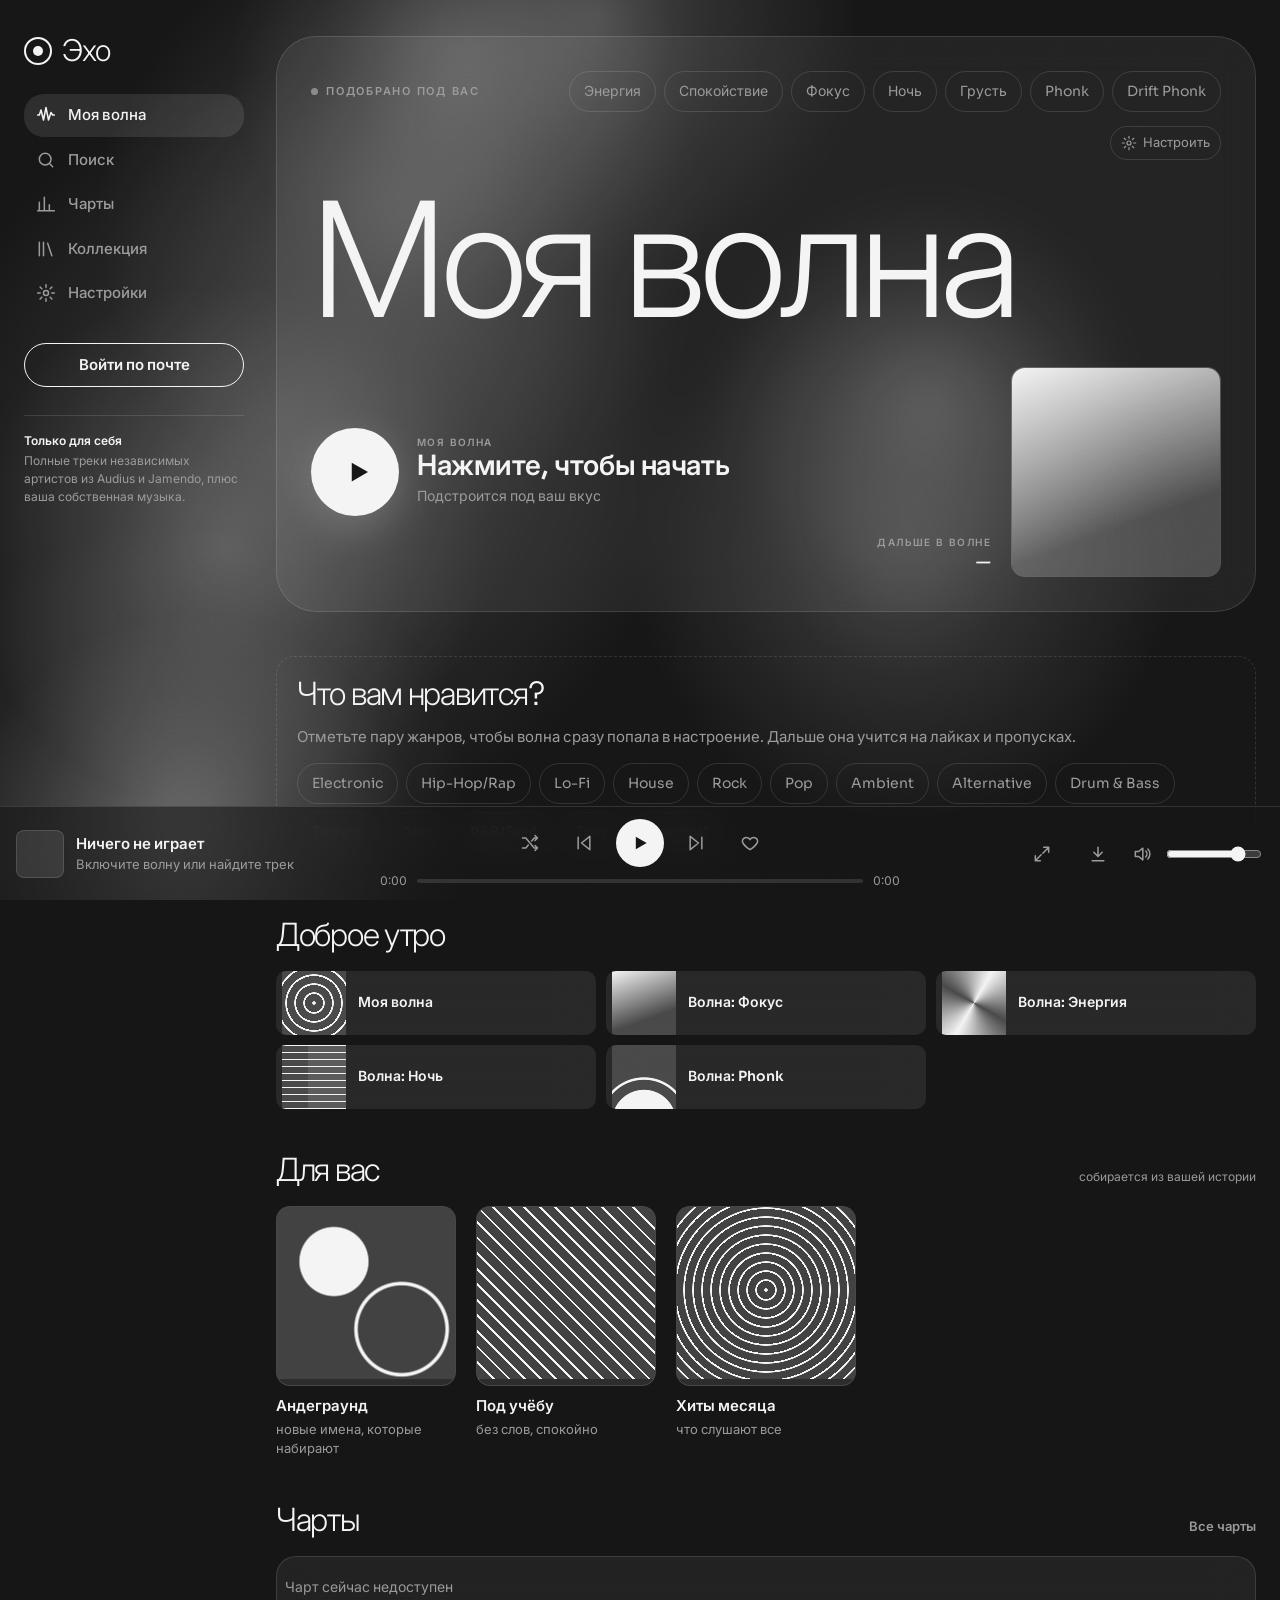
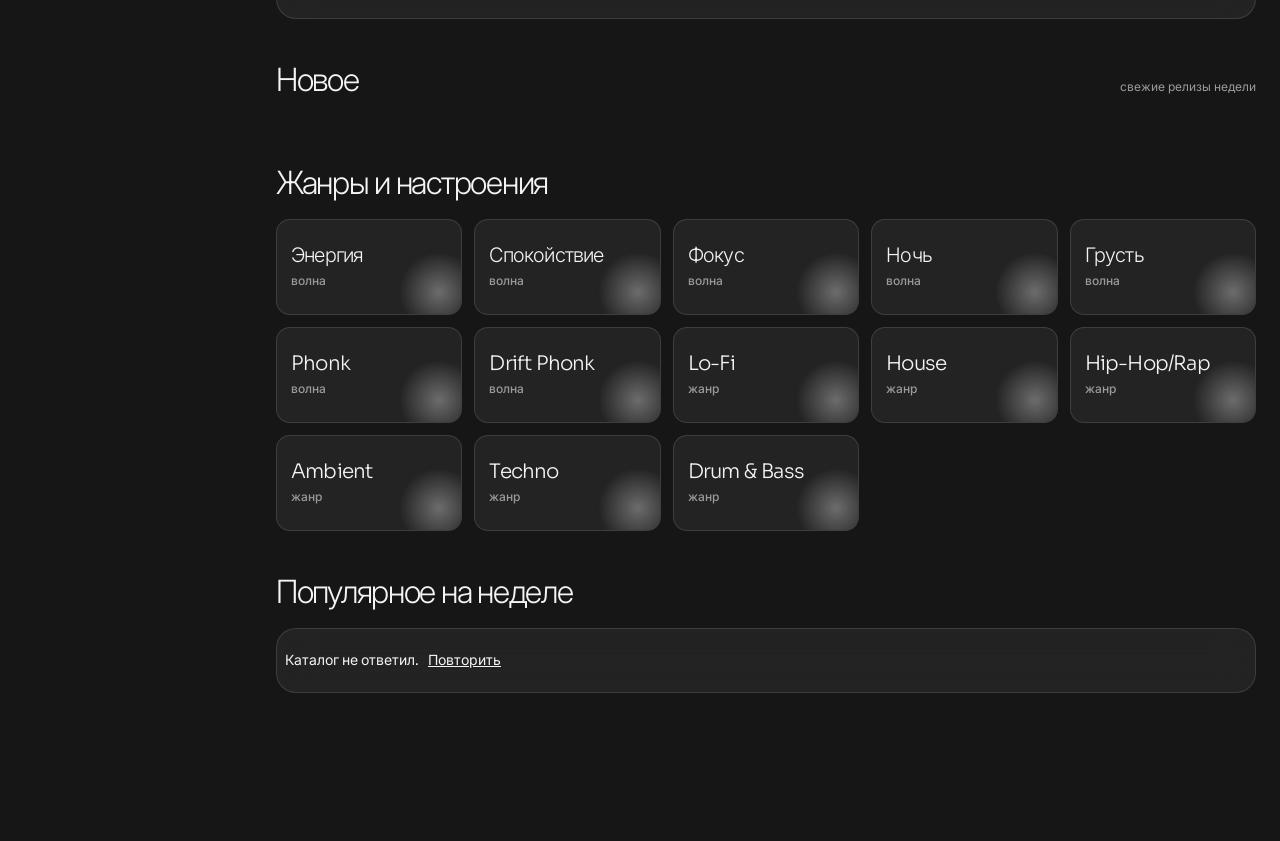
==== public/index.html @ 2c4eabe6 "Поиск по YouTube Music, Apple Music и Spotify; настроения волны и ползунки; запасные версии без YouT" ====
<!doctype html>
<html lang="ru" data-v="10">
<head>
<meta charset="utf-8">
<meta name="viewport" content="width=device-width,initial-scale=1,viewport-fit=cover">
<title>Эхо</title>
<meta name="description" content="Личный музыкальный плеер: моя волна, поиск и скачивание MP3/WAV">
<link rel="preconnect" href="https://fonts.googleapis.com">
<link rel="preconnect" href="https://fonts.gstatic.com" crossorigin>
<link rel="stylesheet" href="https://fonts.googleapis.com/css2?family=Inter:wght@400;500;600;800;900&family=Space+Grotesk:wght@500;700&family=Instrument+Serif:ital@0;1&family=Archivo+Black&family=Manrope:wght@400;600;800&family=Unbounded:wght@500;800&family=DM+Serif+Display:ital@0;1&family=Sora:wght@300;400;600&display=swap">
<link rel="stylesheet" href="styles.css?v=13">
<script>try{const v=localStorage.getItem("echo.theme");if(v)document.documentElement.dataset.v=v}catch(e){}</script>
</head>
<body>
<svg width="0" height="0" style="position:absolute" aria-hidden="true">
  <symbol id="i-play" viewBox="0 0 24 24"><path d="M7 4.5v15l13-7.5z"/></symbol>
  <symbol id="i-pause" viewBox="0 0 24 24"><path d="M6 4h4v16H6zM14 4h4v16h-4z"/></symbol>
  <symbol id="i-prev" viewBox="0 0 24 24"><path d="M19 20 9 12l10-8v16zM5 19V5"/></symbol>
  <symbol id="i-next" viewBox="0 0 24 24"><path d="m5 4 10 8-10 8V4zM19 5v14"/></symbol>
  <symbol id="i-search" viewBox="0 0 24 24"><circle cx="11" cy="11" r="7"/><path d="m20 20-3.5-3.5"/></symbol>
  <symbol id="i-heart" viewBox="0 0 24 24"><path d="M12 20s-7-4.4-9-9a4.8 4.8 0 0 1 9-3 4.8 4.8 0 0 1 9 3c-2 4.6-9 9-9 9z"/></symbol>
  <symbol id="i-ban" viewBox="0 0 24 24"><circle cx="12" cy="12" r="9"/><path d="m5.6 5.6 12.8 12.8"/></symbol>
  <symbol id="i-home" viewBox="0 0 24 24"><path d="M3 11 12 4l9 7v9h-6v-6H9v6H3z"/></symbol>
  <symbol id="i-wave" viewBox="0 0 24 24"><path d="M2 12h2l2-6 3 12 3-15 3 15 3-9 2 3h2"/></symbol>
  <symbol id="i-lib" viewBox="0 0 24 24"><path d="M4 4v16M9 4v16M14 5l5 15"/></symbol>
  <symbol id="i-gear" viewBox="0 0 24 24"><circle cx="12" cy="12" r="3"/><path d="M12 2v3M12 19v3M2 12h3M19 12h3M4.9 4.9l2.1 2.1M17 17l2.1 2.1M4.9 19.1 7 17M17 7l2.1-2.1"/></symbol>
  <symbol id="i-shuffle" viewBox="0 0 24 24"><path d="M3 6h4l10 12h4M3 18h4l3-3.6M14 9.6 17 6h4M18 3l3 3-3 3M18 15l3 3-3 3"/></symbol>
  <symbol id="i-vol" viewBox="0 0 24 24"><path d="M4 9v6h4l5 4V5L8 9zM16.5 8.5a5 5 0 0 1 0 7M19 6a8.5 8.5 0 0 1 0 12"/></symbol>
  <symbol id="i-dl" viewBox="0 0 24 24"><path d="M12 4v11M7 10l5 5 5-5M5 20h14"/></symbol>
  <symbol id="i-down" viewBox="0 0 24 24"><path d="m6 9 6 6 6-6"/></symbol>
  <symbol id="i-sliders" viewBox="0 0 24 24"><path d="M4 6h10M18 6h2M4 12h4M12 12h8M4 18h12M20 18h0"/><circle cx="16" cy="6" r="2"/><circle cx="10" cy="12" r="2"/><circle cx="18" cy="18" r="2"/></symbol>
  <symbol id="i-expand" viewBox="0 0 24 24"><path d="M14 4h6v6M10 20H4v-6M20 4l-7 7M4 20l7-7"/></symbol>
  <symbol id="i-chart" viewBox="0 0 24 24"><path d="M4 20V10M10 20V4M16 20v-7M22 20H2"/></symbol>
  <symbol id="i-ext" viewBox="0 0 24 24"><path d="M14 4h6v6M20 4l-9 9M18 14v5a1 1 0 0 1-1 1H5a1 1 0 0 1-1-1V7a1 1 0 0 1 1-1h5"/></symbol>
  <symbol id="i-up" viewBox="0 0 24 24"><path d="M12 20V9M7 14l5-5 5 5M5 4h14"/></symbol>
  <symbol id="i-spark" viewBox="0 0 24 24"><path d="M12 3l1.8 5.2L19 10l-5.2 1.8L12 17l-1.8-5.2L5 10l5.2-1.8zM19 16l.8 2.2L22 19l-2.2.8L19 22l-.8-2.2L16 19l2.2-.8z"/></symbol>
</svg>

<canvas id="fx" aria-hidden="true"></canvas>

<div class="shell">
  <aside class="side">
    <div class="logo"><span class="logo-mark" aria-hidden="true"></span>Эхо</div>
    <nav class="nav" aria-label="Разделы">
      <a href="#home" data-view="home"><svg class="i"><use href="#i-wave"/></svg><span>Моя волна</span></a>
      <a href="#search" data-view="search"><svg class="i"><use href="#i-search"/></svg><span>Поиск</span></a>
      <a href="#charts" data-view="charts"><svg class="i"><use href="#i-chart"/></svg><span>Чарты</span></a>
      <a href="#library" data-view="library"><svg class="i"><use href="#i-lib"/></svg><span>Коллекция</span></a>
      <a href="#upload" data-view="upload" id="navUpload" hidden><svg class="i"><use href="#i-up"/></svg><span>Загрузка</span></a>
      <a href="#prefs" data-view="prefs"><svg class="i"><use href="#i-gear"/></svg><span>Настройки</span></a>
    </nav>
    <div class="acct" id="acct">
      <a href="#login" class="btn" id="loginLink">Войти по почте</a>
      <div id="acctIn" hidden><b id="acctEmail"></b><span id="acctRole"></span><button type="button" class="linkbtn" id="logout">Выйти</button></div>
    </div>
    <div class="side-note"><strong>Только для себя</strong>Полные треки независимых артистов из Audius и Jamendo, плюс ваша собственная музыка.</div>
  </aside>

  <main>
    <!-- HOME -->
    <div class="view" id="v-home">
      <section class="wave" id="wave" aria-labelledby="wave-h">
        <div class="wave-top">
          <span class="eyebrow" id="wave-eyebrow">Подобрано под вас</span>
          <div class="moods" id="moods" role="group" aria-label="Настроение волны"></div>
          <button class="chip-btn wc-btn" id="wcToggle" type="button" aria-expanded="false" aria-controls="waveCfg"><svg class="i"><use href="#i-gear"/></svg>Настроить</button>
        </div>
        <div class="wcfg" id="waveCfg" hidden>
          <div class="wc-row"><label for="wcNovelty">Знакомое или новое</label><input id="wcNovelty" type="range" min="0" max="100" step="5"><small id="wcNoveltyV"></small></div>
          <div class="wc-row"><label for="wcPop">Андеграунд или хиты</label><input id="wcPop" type="range" min="0" max="100" step="5"><small id="wcPopV"></small></div>
          <div class="wc-row"><label for="wcVal">Грустное или весёлое</label><input id="wcVal" type="range" min="0" max="100" step="5"><small id="wcValV"></small></div>
          <div class="wc-row"><label for="wcEn">Спокойное или бодрое</label><input id="wcEn" type="range" min="0" max="100" step="5"><small id="wcEnV"></small></div>
          <div class="wc-row"><span>Темп</span><div class="seg" id="wcTempo" role="group" aria-label="Темп"><button type="button" data-v="any">Любой</button><button type="button" data-v="slow">Спокойный</button><button type="button" data-v="mid">Средний</button><button type="button" data-v="fast">Быстрый</button></div></div>
          <div class="wc-row"><span>Вокал</span><div class="seg" id="wcVocals" role="group" aria-label="Вокал"><button type="button" data-v="any">Любой</button><button type="button" data-v="instrumental">Без слов</button><button type="button" data-v="vocal">С вокалом</button></div></div>
          <div class="wc-row"><label class="tgl" for="wcYt"><input id="wcYt" type="checkbox"><span>Хиты с YouTube: полные песни через официальный плеер, только слушать</span></label></div>
          <div class="wc-row"><label class="tgl" for="wcDl"><input id="wcDl" type="checkbox"><span>Только треки, которые можно скачать</span></label><button class="linkbtn" id="wcReset" type="button">Сбросить</button></div>
        </div>
        <h1 id="wave-h">Моя волна</h1>
        <div class="wave-bottom">
          <div class="now-left">
            <button class="vibe" id="vibeBtn" type="button" aria-label="Включить мою волну">
              <span class="knob"><svg id="vibeSvg" class="play"><use href="#i-play" id="vibeIcon"/></svg></span>
            </button>
            <div class="vibe-now" aria-live="polite">
              <small id="vibeL">Моя волна</small>
              <b id="vibeT">Нажмите, чтобы начать</b>
              <span id="vibeA">Подстроится под ваш вкус</span>
              <div class="vibe-acts" id="vibeActs" hidden>
                <button class="chip-btn" id="wLike" type="button" aria-pressed="false"><svg class="i"><use href="#i-heart"/></svg>Нравится</button>
                <button class="chip-btn" id="wBan" type="button"><svg class="i"><use href="#i-ban"/></svg>Не то</button>
              </div>
            </div>
          </div>
          <div class="now-right">
            <div class="next-txt"><small>Дальше в волне</small><b id="nextT">—</b><span id="nextA"></span></div>
            <span class="bigart" id="bigArt"></span>
          </div>
        </div>
      </section>

      <section class="onb" id="onb" hidden aria-labelledby="onb-h">
        <div class="sec-h"><h2 id="onb-h">Что вам нравится?</h2></div>
        <p>Отметьте пару жанров, чтобы волна сразу попала в настроение. Дальше она учится на лайках и пропусках.</p>
        <div class="genres" id="onbGenres"></div>
      </section>

      <section class="sec" aria-labelledby="greet">
        <div class="sec-h"><h2 id="greet">Добрый день</h2></div>
        <div class="quick" id="quick"></div>
      </section>

      <section class="sec" id="recentSec" hidden aria-labelledby="rc-h">
        <div class="sec-h"><h2 id="rc-h">Недавно слушали</h2><a class="more" href="#library">Вся история</a></div>
        <div class="hrow" id="recent"></div>
      </section>

      <section class="sec" aria-labelledby="fy-h">
        <div class="sec-h"><h2 id="fy-h">Для вас</h2><small id="fyNote">собирается из вашей истории</small></div>
        <div class="cards" id="cards"></div>
      </section>

      <section class="sec" id="artSec" hidden aria-labelledby="ar-h">
        <div class="sec-h"><h2 id="ar-h">Любимые артисты</h2><a class="more" href="#welcome">Изменить</a></div>
        <div class="hrow" id="favArtists"></div>
      </section>

      <section class="sec" aria-labelledby="cht-h">
        <div class="sec-h"><h2 id="cht-h">Чарты</h2><a class="more" href="#charts">Все чарты</a></div>
        <div class="tracks" id="chTeaser" role="list"></div>
      </section>

      <section class="sec" aria-labelledby="nw-h">
        <div class="sec-h"><h2 id="nw-h">Новое</h2><small>свежие релизы недели</small></div>
        <div class="hrow" id="newRow"></div>
      </section>

      <section class="sec" id="ownSec" hidden aria-labelledby="own-h">
        <div class="sec-h"><h2 id="own-h">Ваша музыка</h2><small>загружено администратором</small></div>
        <div class="hrow" id="ownRow"></div>
      </section>

      <section class="sec" aria-labelledby="gt-h">
        <div class="sec-h"><h2 id="gt-h">Жанры и настроения</h2></div>
        <div class="gtiles" id="gTiles"></div>
      </section>

      <section class="sec" aria-labelledby="tr-h">
        <div class="sec-h"><h2 id="tr-h">Популярное на неделе</h2><small id="trNote"></small></div>
        <div class="tracks" id="trending" role="list"></div>
      </section>
    </div>

    <!-- SEARCH -->
    <div class="view" id="v-search" hidden>
      <section class="ai" aria-labelledby="ai-h">
        <div class="ai-head"><span class="ai-badge"><svg class="i"><use href="#i-spark"/></svg>ИИшка</span><h2 id="ai-h">Соберу плейлист под задачу</h2></div>
        <form class="ai-form" id="aiForm">
          <input id="aiQ" type="text" autocomplete="off" placeholder="Например: под учёбу, без слов, часа на два" aria-label="Опишите плейлист">
          <button class="btn solid" type="submit" id="aiGo">Собрать</button>
        </form>
        <div class="genres" id="aiChips"></div>
      </section>
      <section class="sec" id="aiOut" hidden aria-labelledby="aiT">
        <div class="sec-h"><h2 id="aiT"></h2><div class="row"><small id="aiNote"></small><button class="btn" type="button" id="aiPlay">Слушать</button><button class="btn" type="button" id="aiSave">Сохранить</button></div></div>
        <div class="tracks" id="aiList" role="list"></div>
      </section>
      <label class="search">
        <svg class="i" aria-hidden="true"><use href="#i-search"/></svg>
        <input id="q" type="search" placeholder="Трек, исполнитель или жанр" autocomplete="off" aria-label="Поиск музыки">
      </label>
      <div class="filters">
        <button class="mood" id="fDl" type="button" aria-pressed="false">Только со скачиванием</button>
        <button class="mood" data-src="all" type="button" aria-pressed="true">Все источники</button>
        <button class="mood" data-src="audius" type="button" aria-pressed="false">Audius</button>
        <button class="mood" data-src="jamendo" type="button" aria-pressed="false">Jamendo</button>
        <button class="mood" data-src="youtube" type="button" aria-pressed="false">YouTube Music</button>
        <button class="mood" data-src="spotify" type="button" aria-pressed="false">Spotify</button>
        <button class="mood" data-src="apple" type="button" aria-pressed="false">Apple Music</button>
      </div>
      <section class="sec" aria-labelledby="sr-h">
        <div class="sec-h"><h2 id="sr-h">Поиск</h2><small id="srNote"></small></div>
        <div class="tracks" id="results" role="list"></div>
      </section>
    </div>

    <!-- CHARTS -->
    <div class="view" id="v-charts" hidden>
      <section class="sec" aria-labelledby="ch-h">
        <div class="sec-h"><h2 id="ch-h">Чарты Spotify</h2><small id="chNote"></small></div>
        <div class="genres" id="chCountries" role="group" aria-label="Страна чарта"></div>
        <p class="src ch-hint">Spotify не отдаёт сами песни, поэтому рядом с каждым треком мы ищем его на Audius. «Оригинал» значит, что артист выложил трек сам. «Версия» означает ремикс, кавер или перезалив.</p>
        <div class="row"><button class="btn solid" id="chPlay" type="button">Слушать то, что нашлось</button><small class="src" id="chProg"></small></div>
      </section>
      <div class="charts" id="chList" role="list"></div>
    </div>

    <!-- LIBRARY -->
    <div class="view" id="v-library" hidden>
      <section class="imp" aria-labelledby="imp-h">
        <div class="sec-h"><h2 id="imp-h">Перенести музыку</h2><small>Spotify · Apple Music · Deezer · YouTube · YouTube Music</small></div>
        <form class="ai-form" id="impForm">
          <input id="impUrl" type="url" autocomplete="off" placeholder="Вставьте ссылку на плейлист, альбом или трек" aria-label="Ссылка на плейлист">
          <select id="impDest" aria-label="Куда перенести"><option value="new">В новый плейлист</option><option value="likes">В Любимое</option></select>
          <button class="btn solid" type="submit" id="impGo">Перенести</button>
        </form>
        <div class="imp-prog" id="impProg" hidden>
          <div class="imp-head"><b id="impName"></b><span id="impCount"></span></div>
          <div class="imp-bar" role="progressbar" aria-valuemin="0" aria-valuemax="100" id="impBar"><i class="ok" id="impOk"></i><i class="miss" id="impMiss"></i></div>
          <div class="imp-stats"><span><b id="impOkN">0</b> перенесено</span><span><b id="impVerN">0</b> из них версии</span><span><b id="impMissN">0</b> не найдено</span><span id="impLeft"></span></div>
          <div class="row"><button class="btn" type="button" id="impPlay" hidden>Слушать</button><button class="linkbtn" type="button" id="impStop">Остановить</button></div>
          <details id="impMissBox" hidden><summary>Что не нашлось</summary><ol id="impMissList"></ol></details>
        </div>
        <p class="src" style="margin:0;font-size:12px">Со стороннего сервиса берутся только названия и артисты. Сами песни ищутся в источниках сайта: ваша музыка, Audius, Jamendo и официальный плеер YouTube. Треки с YouTube можно только слушать.</p>
      </section>
      <section class="sec" aria-labelledby="lk-h">
        <div class="sec-h"><h2 id="lk-h">Любимое</h2><small id="lkNote"></small></div>
        <div class="tracks" id="liked" role="list"></div>
      </section>
      <section class="sec" aria-labelledby="pl-h">
        <div class="sec-h"><h2 id="pl-h">Мои плейлисты</h2><button class="btn" type="button" id="plNew">Новый плейлист</button></div>
        <div class="cards" id="playlists"></div>
      </section>
      <section class="sec" id="plView" hidden aria-labelledby="plv-h">
        <div class="sec-h"><h2 id="plv-h"></h2><div class="row"><small id="plvNote"></small><button class="btn solid" type="button" id="plvPlay">Слушать</button><button class="btn" type="button" id="plvRename">Переименовать</button><button class="linkbtn" type="button" id="plvDel">Удалить</button><button class="linkbtn" type="button" id="plvClose">Закрыть</button></div></div>
        <div class="tracks" id="plTracks" role="list"></div>
      </section>
      <section class="sec" aria-labelledby="hs-h">
        <div class="sec-h"><h2 id="hs-h">Недавно слушали</h2></div>
        <div class="tracks" id="history" role="list"></div>
      </section>
    </div>

    <!-- LOGIN -->
    <div class="view" id="v-login" hidden>
      <section class="login" aria-labelledby="lg-h">
        <h2 id="lg-h">Вход по почте</h2>
        <p>Пришлём шестизначный код. Пароль не нужен.</p>
        <form id="lgForm" class="field">
          <label for="lgEmail">Почта</label>
          <input id="lgEmail" type="email" autocomplete="email" required placeholder="you@example.com">
          <div id="lgCodeWrap" hidden class="field">
            <label for="lgCode">Код из письма</label>
            <input id="lgCode" inputmode="numeric" autocomplete="one-time-code" maxlength="6" placeholder="000000">
          </div>
          <small id="lgNote"></small>
          <div class="row"><button class="btn solid" type="submit" id="lgGo">Получить код</button><button class="linkbtn" type="button" id="lgBack" hidden>Другая почта</button></div>
        </form>
      </section>
    </div>

    <!-- UPLOAD (admin) -->
    <div class="view" id="v-upload" hidden>
      <section class="sec" aria-labelledby="up-h">
        <div class="sec-h"><h2 id="up-h">Загрузить музыку</h2><small>WAV, FLAC и MP3 хранятся без перекодирования</small></div>
        <form id="upForm" class="upform">
          <label class="drop" id="drop" for="upFile"><svg class="i"><use href="#i-up"/></svg><b id="dropT">Перетащите аудиофайл или нажмите</b><span>до 500 МБ</span></label>
          <input id="upFile" type="file" accept=".mp3,.wav,.flac,.ogg,.m4a,.aac,audio/*" hidden>
          <div class="upgrid">
            <div class="field"><label for="upTitle">Название</label><input id="upTitle" required></div>
            <div class="field"><label for="upArtist">Исполнитель</label><input id="upArtist" required></div>
            <div class="field"><label for="upGenre">Жанр</label><input id="upGenre" list="genreList" placeholder="Lo-Fi"></div>
            <div class="field"><label for="upMood">Настроение</label><input id="upMood" list="moodList" placeholder="Peaceful"></div>
            <div class="field"><label for="upBpm">Темп, BPM</label><input id="upBpm" type="number" min="30" max="250"></div>
            <div class="field"><label for="upCover">Обложка</label><input id="upCover" type="file" accept="image/jpeg,image/png,image/webp"></div>
          </div>
          <datalist id="genreList"></datalist><datalist id="moodList"></datalist>
          <div class="row"><button class="btn solid" type="submit" id="upGo">Загрузить</button><small id="upNote"></small></div>
        </form>
      </section>
      <section class="sec" aria-labelledby="ul-h">
        <div class="sec-h"><h2 id="ul-h">Загруженные треки</h2></div>
        <div class="tracks" id="upList" role="list"></div>
      </section>
    </div>

    <!-- PREFS -->
    <div class="view" id="v-prefs" hidden>
      <section class="sec" aria-labelledby="th-h">
        <div class="sec-h"><h2 id="th-h">Оформление</h2></div>
        <div class="themes" id="themes"></div>
      </section>
      <section class="sec" aria-labelledby="ts-h">
        <div class="sec-h"><h2 id="ts-h">Ваш вкус</h2><small>так волна видит вас сейчас</small></div>
        <div class="taste" id="taste"></div>
        <div class="genres" id="prefGenres"></div>
        <div class="row"><a class="btn solid" href="#welcome">Настроить вкус</a><button class="btn" id="resetTaste" type="button">Сбросить вкус</button><span class="src" id="resetNote"></span></div>
      </section>
      <section class="sec" aria-labelledby="src-h">
        <div class="sec-h"><h2 id="src-h">Источники музыки</h2></div>
        <div class="srcs" id="srcs"></div>
      </section>
    </div>

    <!-- WELCOME / TASTE SETUP -->
    <div class="view" id="v-welcome" hidden>
      <section class="welcome" aria-labelledby="wl-h">
        <span class="eyebrow">Настройка вкуса</span>
        <h2 id="wl-h">Расскажите, что вы любите</h2>
        <p>Волна сразу подстроится под ответы. Всё это можно поменять потом в настройках.</p>
      </section>
      <section class="sec step" aria-labelledby="st1">
        <div class="sec-h"><h2 id="st1">Жанры</h2><small id="wlGenreNote">выберите несколько</small></div>
        <div class="genres" id="wlGenres"></div>
      </section>
      <section class="sec step" aria-labelledby="st2">
        <div class="sec-h"><h2 id="st2">Любимые артисты</h2><small>впишите имя и нажмите «Добавить»</small></div>
        <form class="ai-form" id="wlArtistForm">
          <input id="wlArtist" autocomplete="off" placeholder="Например: Skrillex, deadmau5" aria-label="Имя артиста">
          <button class="btn solid" type="submit">Добавить</button>
        </form>
        <div class="genres" id="wlArtists"></div>
        <small class="src" id="wlArtistNote"></small>
      </section>
      <section class="sec step" aria-labelledby="st3">
        <div class="sec-h"><h2 id="st3">Любимые песни</h2><small>найдите и нажмите на сердце: песня попадёт в любимое</small></div>
        <label class="search">
          <svg class="i" aria-hidden="true"><use href="#i-search"/></svg>
          <input id="wlSong" type="search" autocomplete="off" placeholder="Название песни или исполнитель" aria-label="Поиск любимой песни">
        </label>
        <div class="tracks" id="wlSongs" role="list"></div>
      </section>
      <div class="row"><a class="btn solid" href="#home" id="wlDone">Готово, к моей волне</a><span class="src" id="wlSummary"></span></div>
    </div>
  </main>
</div>

<div class="player" id="player">
  <div class="mini" id="mini"></div>
  <div class="player-in">
    <div class="np"><div class="c" id="npC"></div><div><b id="npT">Ничего не играет</b><span id="npA">Включите волну или найдите трек</span></div></div>
    <div class="ctl">
      <div class="ctl-b">
        <button class="ib sec-ctl" id="shuf" type="button" aria-label="Перемешать" aria-pressed="false"><svg class="i"><use href="#i-shuffle"/></svg></button>
        <button class="ib" id="prev" type="button" aria-label="Предыдущий трек"><svg class="i"><use href="#i-prev"/></svg></button>
        <button class="ib main" id="play" type="button" aria-label="Воспроизвести"><svg class="i"><use href="#i-play" id="playIcon"/></svg></button>
        <button class="ib" id="next" type="button" aria-label="Следующий трек"><svg class="i"><use href="#i-next"/></svg></button>
        <button class="ib sec-ctl" id="npLike" type="button" aria-label="Нравится" aria-pressed="false"><svg class="i"><use href="#i-heart"/></svg></button>
      </div>
      <div class="bar"><span id="cur">0:00</span><div class="track" id="seek" role="slider" aria-label="Позиция в треке" tabindex="0" aria-valuemin="0" aria-valuemax="100" aria-valuenow="0"><div class="fill" id="fill"></div></div><span id="dur">0:00</span></div>
    </div>
    <div class="right">
      <button class="ib" id="npFs" type="button" aria-label="Открыть на весь экран"><svg class="i"><use href="#i-expand"/></svg></button>
      <button class="ib" id="npDl" type="button" aria-label="Скачать трек"><svg class="i"><use href="#i-dl"/></svg></button>
      <svg class="i" aria-hidden="true"><use href="#i-vol"/></svg><input class="vol" id="vol" type="range" min="0" max="100" value="80" aria-label="Громкость">
    </div>
  </div>
</div>

<div class="fs" id="fs" hidden role="dialog" aria-modal="true" aria-label="Сейчас играет">
  <div class="fs-glow" id="fsGlow"></div>
  <div class="fs-top">
    <button class="ib" id="fsClose" type="button" aria-label="Свернуть"><svg class="i"><use href="#i-down"/></svg></button>
    <span class="eyebrow" id="fsFrom">Сейчас играет</span>
    <button class="ib" id="fsFxBtn" type="button" aria-label="Эффекты" aria-pressed="false"><svg class="i"><use href="#i-sliders"/></svg></button>
  </div>
  <div class="fs-main">
    <div class="fs-left">
      <div class="fs-cover" id="fsCover"></div>
      <div class="fs-meta"><b id="fsT"></b><span id="fsA"></span><small class="fs-src" id="fsSrc"></small></div>
      <div class="fs-bar"><span id="fsCur">0:00</span><div class="track" id="fsSeek" role="slider" aria-label="Позиция в треке" tabindex="0" aria-valuemin="0" aria-valuemax="100" aria-valuenow="0"><div class="fill" id="fsFill"></div></div><span id="fsDur">0:00</span></div>
      <div class="fs-ctl">
        <button class="ib" id="fsLike" type="button" aria-label="Нравится" aria-pressed="false"><svg class="i"><use href="#i-heart"/></svg></button>
        <button class="ib" id="fsPrev" type="button" aria-label="Предыдущий"><svg class="i"><use href="#i-prev"/></svg></button>
        <button class="ib main fs-play" id="fsPlay" type="button" aria-label="Воспроизвести"><svg class="i"><use href="#i-play" id="fsPlayIcon"/></svg></button>
        <button class="ib" id="fsNext" type="button" aria-label="Следующий"><svg class="i"><use href="#i-next"/></svg></button>
        <button class="ib" id="fsDl" type="button" aria-label="Скачать"><svg class="i"><use href="#i-dl"/></svg></button>
      </div>
      <div class="fx" id="fxPanel" hidden>
        <div class="fx-presets">
          <button class="mood" type="button" data-p="slowed">Slowed + reverb</button>
          <button class="mood" type="button" data-p="speed">Speed up</button>
          <button class="mood" type="button" data-p="bass">Bass boost</button>
          <button class="mood" type="button" data-p="vibe">Вайб</button>
          <button class="mood" type="button" data-p="reset">Обычно</button>
        </div>
        <label class="fx-row" for="fxRate"><span>Скорость</span><input id="fxRate" type="range" min="0.5" max="1.5" step="0.01"><em id="fxRateV"></em></label>
        <label class="fx-row" for="fxBass"><span>Бас</span><input id="fxBass" type="range" min="0" max="18" step="0.5"><em id="fxBassV"></em></label>
        <label class="fx-row" for="fxRev"><span>Реверб</span><input id="fxRev" type="range" min="0" max="100" step="1"><em id="fxRevV"></em></label>
        <label class="tgl" for="fxPitch"><input id="fxPitch" type="checkbox"><span>Менять тон вместе со скоростью, как в slowed</span></label>
        <small class="src" id="fxNote"></small>
      </div>
    </div>
    <div class="fs-right">
      <div class="lyr" id="lyr" aria-live="off"></div>
      <canvas class="dust" id="dust" aria-hidden="true"></canvas>
      <small class="lyr-src" id="lyrSrc"></small>
    </div>
  </div>
</div>
<div class="ytbox" id="ytbox" hidden>
  <div class="yt-frame"><div id="ytplayer"></div></div>
  <div class="yt-src"><span>Источник: <b>YouTube</b> · только прослушивание</span><span><a id="ytLink" href="https://www.youtube.com" target="_blank" rel="noopener">YouTube</a> · <a id="ytSpot" href="https://open.spotify.com" target="_blank" rel="noopener">Spotify</a></span></div><span id="ytChannel" hidden></span>
</div>
<div class="toasts" id="toasts" aria-live="polite"></div>
<audio id="audio" preload="auto" crossorigin="anonymous"></audio>

<script type="module" src="app.js?v=13"></script>
</body>
</html>
---- public/styles.css ----
/* Layout: sidebar + main column over a full-page particle field; player docked at the bottom.
   Ten looks share one structure; each one swaps tokens, type and the particle behaviour. */
:root{
  --bg:#050505; --fg:#f2f2f2; --muted:#8a8a8a; --line:#232323; --card:#111; --card-2:#1a1a1a;
  --p:242,242,242; --inv-bg:#f2f2f2; --inv-fg:#050505;
  --font-d:"Space Grotesk",Inter,system-ui,sans-serif; --font-b:Inter,system-ui,sans-serif; --font-u:Inter,system-ui,sans-serif;
  --r:14px; --r-btn:999px; --bw:1px; --shadow:none; --hero-size:clamp(44px,8vw,96px); --hero-weight:700; --hero-ls:-0.03em;
  --cover-r:10px; --blur:none; --head-tt:none;
  color-scheme:dark;
}
:root[data-v="2"]{--bg:#f5f5f4;--fg:#121212;--muted:#6b6b6b;--line:#d6d6d4;--card:#ececea;--card-2:#e2e2e0;--p:18,18,18;--inv-bg:#121212;--inv-fg:#f5f5f4;
  --font-d:"Instrument Serif",Georgia,serif;--hero-size:clamp(56px,10vw,132px);--hero-weight:400;--hero-ls:-0.01em;--r:2px;--r-btn:2px;--cover-r:0;color-scheme:light}
:root[data-v="3"]{--bg:#fff;--fg:#000;--muted:#444;--line:#000;--card:#fff;--card-2:#f0f0f0;--p:0,0,0;--inv-bg:#000;--inv-fg:#fff;
  --font-d:"Archivo Black",Impact,sans-serif;--hero-size:clamp(48px,9vw,120px);--hero-weight:400;--hero-ls:-0.02em;--r:0;--r-btn:0;--bw:3px;--shadow:6px 6px 0 #000;--cover-r:0;--head-tt:uppercase;color-scheme:light}
:root[data-v="4"]{--bg:#141414;--fg:#e6e6e6;--muted:#8d8d8d;--line:#2c2c2c;--card:#1b1b1b;--card-2:#222;--p:230,230,230;
  --font-d:"Space Grotesk",Inter,sans-serif;--hero-size:clamp(40px,7vw,84px);--hero-weight:700;--hero-ls:-0.04em;--r:4px;--r-btn:4px;--cover-r:2px;--head-tt:uppercase}
:root[data-v="5"]{--bg:#000;--fg:#fafafa;--muted:#7d7d7d;--line:#1d1d1d;--card:#0b0b0b;--card-2:#151515;--p:250,250,250;
  --font-d:Manrope,Inter,sans-serif;--font-b:Manrope,Inter,sans-serif;--hero-weight:800;--hero-ls:-0.045em;--r:22px;--cover-r:18px}
:root[data-v="6"]{--bg:#0a0a0a;--fg:#ededed;--muted:#858585;--line:#242424;--card:#121212;--card-2:#1a1a1a;--p:237,237,237;
  --font-d:Unbounded,Inter,sans-serif;--hero-size:clamp(36px,7vw,88px);--hero-weight:800;--hero-ls:-0.02em;--r:8px;--cover-r:6px}
:root[data-v="7"]{--bg:#0e0e0f;--fg:#f0f0f0;--muted:#8e8e90;--line:#252527;--card:#151516;--card-2:#1d1d1f;--p:245,245,245;
  --font-d:"Instrument Serif",Georgia,serif;--hero-size:clamp(56px,10vw,128px);--hero-weight:400;--hero-ls:-0.01em;--r:24px;--cover-r:20px}
:root[data-v="8"]{--bg:#fff;--fg:#0a0a0a;--muted:#6f6f6f;--line:#e3e3e3;--card:#f4f4f4;--card-2:#ebebeb;--p:10,10,10;--inv-bg:#0a0a0a;--inv-fg:#fff;
  --font-d:Inter,sans-serif;--hero-size:clamp(60px,12vw,168px);--hero-weight:900;--hero-ls:-0.065em;--r:0;--r-btn:0;--cover-r:0;color-scheme:light}
:root[data-v="9"]{--bg:#101010;--fg:#eeeeee;--muted:#8b8b8b;--line:#262626;--card:#171717;--card-2:#1f1f1f;--p:238,238,238;
  --font-d:"DM Serif Display",Georgia,serif;--hero-size:clamp(52px,9vw,116px);--hero-weight:400;--hero-ls:-0.015em;--r:16px;--cover-r:50%}
:root[data-v="10"]{--bg:#161616;--fg:#f4f4f4;--muted:#9a9a9a;--line:rgba(255,255,255,.12);--card:rgba(255,255,255,.06);--card-2:rgba(255,255,255,.1);--p:255,255,255;
  --font-d:Sora,Inter,sans-serif;--font-b:Sora,Inter,sans-serif;--hero-weight:300;--hero-ls:-0.04em;--r:20px;--cover-r:14px;--blur:blur(18px) saturate(120%)}

*{box-sizing:border-box}
html,body{min-height:100%}
body{background:var(--bg);color:var(--fg);font:15px/1.5 var(--font-b);-webkit-font-smoothing:antialiased;transition:background .35s,color .35s}
body::before{content:"";position:fixed;inset:0 0 auto;height:env(safe-area-inset-top,0px);z-index:40;background:var(--bg)}
body::after{content:"";position:fixed;inset:0;z-index:45;pointer-events:none;opacity:.07;mix-blend-mode:overlay;background:url("data:image/svg+xml,%3Csvg xmlns='http://www.w3.org/2000/svg' width='160' height='160'%3E%3Cfilter id='n'%3E%3CfeTurbulence type='fractalNoise' baseFrequency='.9' numOctaves='2' stitchTiles='stitch'/%3E%3C/filter%3E%3Crect width='100%25' height='100%25' filter='url(%23n)'/%3E%3C/svg%3E")}
#fx{position:fixed;inset:0;width:100%;height:100%;z-index:0;pointer-events:none}
button,input{font:inherit;color:inherit}
button{cursor:pointer;background:none;border:0}
:focus-visible{outline:2px solid var(--fg);outline-offset:3px}
svg.i{width:20px;height:20px;fill:none;stroke:currentColor;stroke-width:1.8;stroke-linecap:round;stroke-linejoin:round;flex:none}

/* Variant picker */
.picker{position:sticky;top:env(safe-area-inset-top,0px);z-index:30;background:var(--bg);border-bottom:var(--bw) solid var(--line)}
.picker-in{display:flex;gap:8px;align-items:center;overflow-x:auto;padding-block:10px;padding-left:max(16px,env(safe-area-inset-left,0px));padding-right:max(16px,env(safe-area-inset-right,0px));scrollbar-width:none}
.picker-in::-webkit-scrollbar{display:none}
.picker-label{font:600 11px/1 var(--font-u);letter-spacing:.12em;text-transform:uppercase;color:var(--muted);white-space:nowrap;margin-right:4px}
.vbtn{white-space:nowrap;padding:7px 12px;border:1px solid var(--line);border-radius:var(--r-btn);font-size:13px;color:var(--muted);transition:all .2s}
.vbtn b{font-weight:600;color:var(--fg);margin-right:6px;font-variant-numeric:tabular-nums}
.vbtn:hover{color:var(--fg);border-color:var(--fg)}
.vbtn[aria-pressed="true"]{background:var(--fg);color:var(--bg);border-color:var(--fg)}
.vbtn[aria-pressed="true"] b{color:var(--bg)}

/* Shell */
.shell{position:relative;z-index:1;display:grid;grid-template-columns:220px minmax(0,1fr);gap:32px;max-width:1360px;margin:0 auto;padding-block:24px 140px;padding-left:max(16px,env(safe-area-inset-left,0px));padding-right:max(16px,env(safe-area-inset-right,0px))}
.side{position:sticky;top:76px;align-self:start;display:flex;flex-direction:column;gap:28px}
.logo{font:var(--hero-weight) 30px/1 var(--font-d);letter-spacing:var(--hero-ls);text-transform:var(--head-tt);display:flex;align-items:center;gap:10px}
.logo-mark{width:28px;height:28px;border-radius:50%;border:2px solid var(--fg);position:relative}
.logo-mark::after{content:"";position:absolute;inset:7px;border-radius:50%;background:var(--fg)}
.nav{display:flex;flex-direction:column;gap:2px}
.nav a{display:flex;align-items:center;gap:12px;padding:10px 12px;border-radius:var(--r);color:var(--muted);text-decoration:none;font-weight:500;transition:background .2s,color .2s}
.nav a:hover{color:var(--fg);background:var(--card)}
.nav a.on{color:var(--fg);background:var(--card-2)}
.side-note{font:12px/1.5 var(--font-u);color:var(--muted);border-top:1px solid var(--line);padding-top:16px}
.side-note strong{display:block;color:var(--fg);font-weight:600;margin-bottom:2px}

main{display:flex;flex-direction:column;gap:48px;min-width:0}

/* Search */
.search{display:flex;align-items:center;gap:12px;padding:12px 18px;border:var(--bw) solid var(--line);border-radius:var(--r-btn);background:var(--card);backdrop-filter:var(--blur);-webkit-backdrop-filter:var(--blur);box-shadow:var(--shadow)}
.search input{flex:1;min-width:0;background:none;border:0;outline:none;font-size:16px}
.search input::placeholder{color:var(--muted)}
.search kbd{font:11px var(--font-u);color:var(--muted);border:1px solid var(--line);border-radius:4px;padding:2px 6px}
.search:focus-within{border-color:var(--fg)}

/* Hero / wave */
.wave{position:relative;min-height:clamp(420px,64vh,620px);display:flex;flex-direction:column;justify-content:space-between;gap:28px;padding:clamp(20px,3vw,34px);border:var(--bw) solid var(--line);border-radius:calc(var(--r) * 2);box-shadow:var(--shadow);overflow:hidden;background:color-mix(in srgb,var(--card) 35%,transparent)}
.wave-top{display:flex;justify-content:space-between;align-items:center;gap:14px;flex-wrap:wrap}
.eyebrow{display:inline-flex;align-items:center;gap:8px;font:600 11px/1 var(--font-u);letter-spacing:.16em;text-transform:uppercase;color:var(--muted)}
.eyebrow::before{content:"";width:7px;height:7px;border-radius:50%;background:var(--fg);opacity:.4}
.wave.playing .eyebrow::before{opacity:1;animation:pulse 1.4s ease-in-out infinite}
@keyframes pulse{50%{transform:scale(1.6);opacity:.4}}
.wave h1{margin:0;font:var(--hero-weight) clamp(60px,12.5vw,190px)/.84 var(--font-d);letter-spacing:var(--hero-ls);text-transform:var(--head-tt);text-wrap:balance}
.wave-bottom{display:flex;align-items:center;justify-content:space-between;gap:20px 32px;flex-wrap:wrap}
.now-left,.now-right{display:flex;align-items:center;gap:18px;min-width:0}
.now-right{text-align:right}
.vibe{position:relative;width:96px;height:96px;flex:none;border-radius:50%;display:grid;place-items:center;padding:0}
.vibe .art{position:absolute;inset:0;border-radius:50%;border:var(--bw) solid var(--line);overflow:hidden;animation:spin 14s linear infinite;animation-play-state:paused}
.vibe .art::after{content:"";position:absolute;inset:0;border-radius:50%;background:color-mix(in srgb,var(--bg) 35%,transparent)}
.wave.playing .vibe .art{animation-play-state:running}
.vibe::before,.vibe::after{content:"";position:absolute;inset:-8px;border-radius:50%;border:1px solid var(--fg);opacity:0;pointer-events:none}
.wave.playing .vibe::before{animation:ring 2.4s ease-out infinite}
.wave.playing .vibe::after{animation:ring 2.4s ease-out 1.2s infinite}
@keyframes ring{0%{transform:scale(.95);opacity:.5}100%{transform:scale(1.45);opacity:0}}
.knob{position:relative;width:56px;height:56px;border-radius:50%;background:var(--fg);color:var(--bg);display:grid;place-items:center;transition:transform .2s}
.vibe:hover .knob{transform:scale(1.08)}
.vibe:active .knob{transform:scale(.94)}
.knob svg{width:24px;height:24px;fill:currentColor;stroke:none}
.knob svg.play{margin-left:3px}
.vibe-now,.next-txt{display:flex;flex-direction:column;gap:3px;min-width:0}
.vibe-now small,.next-txt small{font:600 10px/1 var(--font-u);letter-spacing:.14em;text-transform:uppercase;color:var(--muted)}
.vibe-now b{font:600 clamp(20px,2.4vw,28px)/1.15 var(--font-b);letter-spacing:-.015em;white-space:nowrap;overflow:hidden;text-overflow:ellipsis}
.vibe-now span,.next-txt span{color:var(--muted);font-size:14px;white-space:nowrap;overflow:hidden;text-overflow:ellipsis}
.next-txt b{font-weight:600;font-size:16px;white-space:nowrap;overflow:hidden;text-overflow:ellipsis}
.nart{width:68px;height:68px;flex:none;border-radius:min(var(--cover-r),16px);border:var(--bw) solid var(--line);box-shadow:var(--shadow);transition:transform .3s}
.now-right:hover .nart{transform:rotate(-4deg) scale(1.04)}
:root[data-v="9"] .nart{border-radius:50%}
.moods{display:flex;flex-wrap:wrap;gap:8px}
@media (max-width:600px){.now-right{display:none}.vibe{width:80px;height:80px}.knob{width:48px;height:48px}}
.mood{padding:9px 14px;border:var(--bw) solid var(--line);border-radius:var(--r-btn);font-size:14px;color:var(--muted);transition:all .2s;background:var(--bg)}
.mood:hover{color:var(--fg);border-color:var(--fg)}
.mood[aria-pressed="true"]{color:var(--fg);border-color:var(--fg);background:var(--card-2)}
.wave-meta{display:flex;flex-wrap:wrap;justify-content:center;gap:20px;font:12px var(--font-u);color:var(--muted);font-variant-numeric:tabular-nums}
.wave-meta span strong{color:var(--fg);font-weight:600}

/* Section heads */
.sec{display:flex;flex-direction:column;gap:18px;min-width:0}
.sec-h{display:flex;align-items:baseline;justify-content:space-between;gap:16px}
.sec-h h2{margin:0;font:var(--hero-weight) clamp(22px,3vw,32px)/1.1 var(--font-d);letter-spacing:var(--hero-ls);text-transform:var(--head-tt)}
.sec-h small{color:var(--muted);font:12px var(--font-u)}

/* Cards */
.cards{display:grid;grid-template-columns:repeat(auto-fill,minmax(160px,1fr));gap:20px}
.card{display:flex;flex-direction:column;gap:10px;text-align:left;padding:0;min-width:0}
.cover{aspect-ratio:1;width:100%;max-width:100%;border-radius:var(--cover-r);border:var(--bw) solid var(--line);box-shadow:var(--shadow);position:relative;overflow:hidden;background-color:var(--card-2);transition:transform .25s}
.card:hover .cover{transform:translateY(-3px)}
.card b{font-weight:600;font-size:15px;line-height:1.3}
.card span{color:var(--muted);font-size:13px;margin-top:-6px}
.cv0{background:radial-gradient(circle at 32% 34%,var(--fg) 0 20%,transparent 21%),radial-gradient(circle at 70% 72%,transparent 0 24%,var(--fg) 25% 26%,transparent 27%),var(--card-2)}
.cv1{background:repeating-linear-gradient(45deg,var(--fg) 0 2px,transparent 2px 11px),var(--card-2)}
.cv2{background:repeating-radial-gradient(circle at 50% 50%,var(--fg) 0 1.5px,transparent 2px 9px),var(--card-2)}
.cv3{background:linear-gradient(160deg,var(--fg),var(--card-2) 70%)}
.cv4{background:conic-gradient(from 30deg at 50% 50%,var(--fg),var(--card-2) 25%,var(--fg) 50%,var(--card-2) 75%,var(--fg))}
.cv5{background:repeating-linear-gradient(0deg,var(--fg) 0 1px,transparent 1px 7px),linear-gradient(90deg,transparent 40%,var(--card-2) 40%),var(--card-2)}
.cv6{background:radial-gradient(circle at 50% 120%,var(--fg) 0 38%,transparent 39%),radial-gradient(circle at 50% 120%,transparent 0 50%,var(--fg) 51% 53%,transparent 54%),var(--card-2)}
.cv7{background:linear-gradient(var(--card-2) 50%,var(--fg) 50%),var(--card-2);background-size:100% 25%}
:root[data-v="9"] .cover::after{content:"";position:absolute;inset:42%;border-radius:50%;background:var(--bg);border:1px solid var(--line)}

/* Track list */
.tracks{display:flex;flex-direction:column;border-top:var(--bw) solid var(--line)}
.tr{display:grid;grid-template-columns:32px 44px minmax(0,1.6fr) minmax(0,1fr) 84px 52px 36px;gap:14px;align-items:center;padding:10px 8px;border-bottom:1px solid var(--line);border-radius:0;text-align:left;width:100%;transition:background .15s}
.tr:hover{background:var(--card)}
.tr.now{background:var(--card-2)}
.tr .n{color:var(--muted);font:13px var(--font-u);font-variant-numeric:tabular-nums;text-align:right}
.tr.now .n{color:var(--fg)}
.tr .c{width:44px;height:44px;border-radius:min(var(--cover-r),6px);border:1px solid var(--line)}
:root[data-v="9"] .tr .c{border-radius:50%}
.tr .tt{min-width:0}
.tr .tt b{display:block;font-weight:600;white-space:nowrap;overflow:hidden;text-overflow:ellipsis}
.tr .tt span{display:block;color:var(--muted);font-size:13px;white-space:nowrap;overflow:hidden;text-overflow:ellipsis}
.tr .al{color:var(--muted);font-size:14px;white-space:nowrap;overflow:hidden;text-overflow:ellipsis}
.tag{justify-self:start;font:600 10px/1 var(--font-u);letter-spacing:.08em;text-transform:uppercase;border:1px solid var(--line);border-radius:4px;padding:4px 6px;color:var(--muted);white-space:nowrap}
.tr .d{color:var(--muted);font:13px var(--font-u);font-variant-numeric:tabular-nums;text-align:right}
.like{display:grid;place-items:center;width:36px;height:36px;border-radius:50%;color:var(--muted)}
.like:hover{color:var(--fg)}
.like[aria-pressed="true"]{color:var(--fg)}
.like[aria-pressed="true"] svg{fill:currentColor}
.empty{padding:28px 8px;color:var(--muted)}
.empty b{color:var(--fg)}
.eq{display:none;gap:2px;align-items:flex-end;height:14px;justify-content:flex-end}
.eq i{width:3px;background:var(--fg);animation:eq .9s ease-in-out infinite}
.eq i:nth-child(2){animation-delay:-.3s}.eq i:nth-child(3){animation-delay:-.6s}
@keyframes eq{0%,100%{height:3px}50%{height:14px}}
.tr.now.playing .n span{display:none}
.tr.now.playing .eq{display:flex}
.tr.now:not(.playing) .eq{display:none}

/* Player */
.player{position:fixed;left:0;right:0;bottom:0;z-index:20;background:var(--bg);border-top:var(--bw) solid var(--line);backdrop-filter:var(--blur);-webkit-backdrop-filter:var(--blur);padding-bottom:env(safe-area-inset-bottom,0px)}
.player-in{max-width:1360px;margin:0 auto;display:grid;grid-template-columns:minmax(0,1fr) auto minmax(0,1fr);gap:20px;align-items:center;padding-block:12px;padding-left:max(16px,env(safe-area-inset-left,0px));padding-right:max(16px,env(safe-area-inset-right,0px))}
.np{display:flex;align-items:center;gap:12px;min-width:0}
.np .c{width:48px;height:48px;flex:none;border-radius:min(var(--cover-r),8px);border:1px solid var(--line)}
:root[data-v="9"] .np .c{border-radius:50%;animation:spin 6s linear infinite;animation-play-state:paused}
:root[data-v="9"] .player.playing .np .c{animation-play-state:running}
@keyframes spin{to{transform:rotate(1turn)}}
.np div{min-width:0}
.np b{display:block;font-weight:600;white-space:nowrap;overflow:hidden;text-overflow:ellipsis}
.np span{display:block;font-size:13px;color:var(--muted);white-space:nowrap;overflow:hidden;text-overflow:ellipsis}
.ctl{display:flex;flex-direction:column;align-items:center;gap:6px;width:min(520px,44vw)}
.ctl-b{display:flex;align-items:center;gap:10px}
.ib{display:grid;place-items:center;width:44px;height:44px;border-radius:50%;color:var(--muted);transition:color .15s}
.ib:hover{color:var(--fg)}
.ib.main{background:var(--fg);color:var(--bg);width:48px;height:48px;border-radius:var(--r-btn)}
.ib.main svg{fill:currentColor;stroke:none}
.ib[aria-pressed="true"]{color:var(--fg)}
.bar{display:flex;align-items:center;gap:10px;width:100%;font:12px var(--font-u);color:var(--muted);font-variant-numeric:tabular-nums}
.track{flex:1;height:4px;background:var(--line);border-radius:4px;position:relative;cursor:pointer}
.track::before{content:"";position:absolute;inset:-8px 0}
.fill{position:absolute;inset:0 auto 0 0;background:var(--fg);border-radius:4px;width:0}
.right{display:flex;justify-content:flex-end;align-items:center;gap:12px;color:var(--muted);font:12px var(--font-u)}
.vol{width:96px;accent-color:var(--fg)}

/* Variant-specific touches */
:root[data-v="2"] .wave h1{font-style:italic}
:root[data-v="2"] .search{border-width:0 0 1px;border-radius:0;background:none;padding-inline:0}
:root[data-v="3"] .tr{border-bottom:2px solid #000}
:root[data-v="3"] .nav a.on{background:#000;color:#fff}
:root[data-v="3"] .big-play,:root[data-v="3"] .ib.main{border:3px solid #000}
:root[data-v="3"] .mood[aria-pressed="true"]{background:#000;color:#fff}
:root[data-v="4"] .wave h1::after{content:" ●REC";font-size:.25em;vertical-align:top;letter-spacing:0;animation:blink 1.2s steps(2) infinite}
@keyframes blink{50%{opacity:0}}
:root[data-v="7"] .wave h1{font-style:italic}
:root[data-v="8"] .wave{border:3px solid #000}
:root[data-v="8"] .wave h1{line-height:.82}
:root[data-v="8"] .eyebrow{color:#000}
:root[data-v="10"] .player,:root[data-v="10"] .picker{background:rgba(22,22,22,.6);backdrop-filter:blur(18px);-webkit-backdrop-filter:blur(18px)}
:root[data-v="10"] .wave{background:var(--card);backdrop-filter:var(--blur);-webkit-backdrop-filter:var(--blur)}
:root[data-v="10"] .tracks{border:1px solid var(--line);border-radius:20px;overflow:hidden;background:var(--card);backdrop-filter:var(--blur);-webkit-backdrop-filter:var(--blur)}
:root[data-v="10"] .mood{background:transparent}

@media (max-width:900px){
  .shell{grid-template-columns:minmax(0,1fr);gap:20px}
  .side{position:static;flex-direction:row;align-items:center;gap:16px;overflow-x:auto;scrollbar-width:none}
  .side-note{display:none}
  .nav{flex-direction:row}
  .nav a{padding:8px 10px;white-space:nowrap}
  .nav a span{display:none}
  .tr{grid-template-columns:24px 44px minmax(0,1fr) 44px 36px;gap:10px}
  .tr .al,.tr .tag{display:none}
  .right{display:none}
  .player-in{grid-template-columns:minmax(0,1fr) auto}
  .ctl{width:auto}
  .bar{display:none}
  .ctl-b .sec-ctl{display:none}
  .player .mini{display:block}
}
.mini{display:none;position:absolute;left:0;top:-2px;height:2px;background:var(--fg);width:0}
@media (prefers-reduced-motion:reduce){*{animation:none!important;transition:none!important}}

/* ===== App additions (real site) ===== */
[hidden]{display:none!important}
img{max-width:100%}
.cover img,.c img,.bigart img,.nart img{width:100%;height:100%;object-fit:cover;display:block}
.c,.np .c,.nart{overflow:hidden;background:var(--card-2)}
.shell{padding-block:28px 140px}
.side{top:28px}
.view{display:flex;flex-direction:column;gap:44px;min-width:0}

/* Wave: plain round play on the left, big cover on the right */
.vibe{width:88px;height:88px}
.knob{width:88px;height:88px;box-shadow:0 12px 40px color-mix(in srgb,var(--fg) 18%,transparent)}
.knob svg{width:30px;height:30px}
.knob svg.play{margin-left:5px}
.vibe-acts{display:flex;gap:6px;margin-top:6px}
.chip-btn{display:inline-flex;align-items:center;gap:6px;padding:6px 10px;border:1px solid var(--line);border-radius:var(--r-btn);font-size:13px;color:var(--muted);transition:color .15s,border-color .15s}
.chip-btn:hover{color:var(--fg);border-color:var(--fg)}
.chip-btn[aria-pressed="true"]{color:var(--fg);border-color:var(--fg)}
.chip-btn[aria-pressed="true"] svg{fill:currentColor}
.chip-btn svg{width:16px;height:16px}
.now-right{align-items:flex-end;gap:20px}
.bigart{width:clamp(130px,17vw,210px);aspect-ratio:1;max-width:100%;flex:none;border-radius:min(var(--cover-r),22px);overflow:hidden;border:var(--bw) solid var(--line);box-shadow:var(--shadow),0 24px 60px color-mix(in srgb,var(--bg) 70%,transparent);background:var(--card-2);transition:transform .4s}
.wave.playing .bigart{transform:rotate(-2deg)}
:root[data-v="9"] .bigart{border-radius:50%;animation:spin 18s linear infinite;animation-play-state:paused}
:root[data-v="9"] .wave.playing .bigart{animation-play-state:running;transform:none}
@media (max-width:600px){
  .now-right{display:flex;width:100%;justify-content:space-between;flex-direction:row-reverse;text-align:left;align-items:center}
  .bigart{width:96px}
  .vibe,.knob{width:72px;height:72px}
}

/* Search filters */
.filters{display:flex;flex-wrap:wrap;gap:8px;align-items:center}
.status{color:var(--muted);font-size:14px;padding:20px 8px}
.status.err{color:var(--fg)}
.status button{text-decoration:underline;color:var(--fg)}

/* Track rows: extra download column */
.tr{grid-template-columns:32px 44px minmax(0,1.6fr) minmax(0,1fr) 52px 36px 36px}
.tr .tag{display:none}
.dl{display:grid;place-items:center;width:36px;height:36px;border-radius:50%;color:var(--muted)}
.dl:hover:not(:disabled){color:var(--fg)}
.dl:disabled{opacity:.3;cursor:not-allowed}
@media (max-width:900px){.tr{grid-template-columns:24px 44px minmax(0,1fr) 36px 36px}.tr .d{display:none}}

/* Skeleton */
.skel{background:linear-gradient(90deg,var(--card) 0,var(--card-2) 50%,var(--card) 100%);background-size:200% 100%;animation:sk 1.2s linear infinite}
@keyframes sk{to{background-position:-200% 0}}

/* Download menu */
.menu{position:fixed;z-index:60;min-width:200px;padding:6px;background:var(--bg);border:var(--bw) solid var(--line);border-radius:min(var(--r),14px);box-shadow:0 20px 50px color-mix(in srgb,#000 35%,transparent)}
.menu button{display:flex;justify-content:space-between;gap:16px;width:100%;padding:10px 12px;border-radius:min(var(--r),10px);text-align:left}
.menu button:hover{background:var(--card-2)}
.menu small{color:var(--muted)}

/* Toasts */
.toasts{position:fixed;z-index:70;right:max(16px,env(safe-area-inset-right,0px));bottom:calc(96px + env(safe-area-inset-bottom,0px));display:flex;flex-direction:column;gap:8px;align-items:flex-end;pointer-events:none}
.toast{pointer-events:auto;max-width:min(360px,calc(100vw - 32px));padding:12px 16px;background:var(--fg);color:var(--bg);border-radius:min(var(--r),12px);font-size:14px;box-shadow:0 10px 30px color-mix(in srgb,#000 30%,transparent);animation:tin .25s ease-out}
.toast .pg{height:3px;margin-top:8px;background:color-mix(in srgb,var(--bg) 25%,transparent);border-radius:3px;overflow:hidden}
.toast .pg i{display:block;height:100%;width:0;background:var(--bg);transition:width .2s}
@keyframes tin{from{transform:translateY(8px);opacity:0}}

/* Prefs: themes + taste */
.themes{display:grid;grid-template-columns:repeat(auto-fill,minmax(150px,1fr));gap:12px}
.theme{display:flex;flex-direction:column;gap:8px;padding:10px;border:var(--bw) solid var(--line);border-radius:min(var(--r),16px);text-align:left;transition:border-color .2s}
.theme:hover,.theme[aria-pressed="true"]{border-color:var(--fg)}
.theme .sw{height:64px;border-radius:min(var(--r),10px);border:1px solid var(--line);display:flex;align-items:flex-end;padding:8px;gap:4px}
.theme .sw i{width:14px;height:14px;border-radius:50%}
.theme b{font-weight:600;font-size:14px}
.theme span{font-size:12px;color:var(--muted)}
.taste{display:grid;grid-template-columns:repeat(auto-fit,minmax(240px,1fr));gap:24px}
.taste h3{margin:0 0 10px;font-size:13px;font-weight:600;color:var(--muted);text-transform:uppercase;letter-spacing:.1em}
.bars{display:flex;flex-direction:column;gap:8px}
.bars div{display:grid;grid-template-columns:110px 1fr 40px;gap:10px;align-items:center;font-size:14px}
.bars span{white-space:nowrap;overflow:hidden;text-overflow:ellipsis}
.bars i{height:6px;border-radius:6px;background:var(--fg);display:block}
.bars em{font-style:normal;color:var(--muted);font-size:12px;text-align:right;font-variant-numeric:tabular-nums}
.field{display:flex;flex-direction:column;gap:6px;max-width:520px}
.field label{font-weight:600}
.field small{color:var(--muted)}
.field input{padding:12px 14px;border:var(--bw) solid var(--line);border-radius:min(var(--r),12px);background:var(--card);outline:none}
.field input:focus{border-color:var(--fg)}
.row{display:flex;flex-wrap:wrap;gap:10px;align-items:center}
.btn{padding:10px 16px;border:var(--bw) solid var(--fg);border-radius:var(--r-btn);font-weight:600}
.btn.solid{background:var(--fg);color:var(--bg)}
.genres{display:flex;flex-wrap:wrap;gap:8px}
.onb{display:flex;flex-direction:column;gap:14px;padding:20px;border:var(--bw) dashed var(--line);border-radius:min(var(--r),18px)}
.onb p{margin:0;color:var(--muted)}
.src{font-size:11px;color:var(--muted)}

/* Account, AI, login, upload */
.acct{display:flex;flex-direction:column;gap:8px}
.acct .btn{text-align:center;text-decoration:none;color:var(--fg)}
#acctIn{display:flex;flex-direction:column;gap:2px;font-size:13px;min-width:0}
#acctIn b{font-weight:600;overflow:hidden;text-overflow:ellipsis;white-space:nowrap}
#acctIn span{color:var(--muted)}
.linkbtn{color:var(--muted);text-decoration:underline;text-underline-offset:3px;padding:4px 0;text-align:left}
.linkbtn:hover{color:var(--fg)}
.ai{position:relative;display:flex;flex-direction:column;gap:16px;padding:clamp(20px,3vw,30px);border:var(--bw) solid var(--line);border-radius:calc(var(--r) * 1.6);background:color-mix(in srgb,var(--card) 60%,transparent);backdrop-filter:var(--blur);-webkit-backdrop-filter:var(--blur);box-shadow:var(--shadow);overflow:hidden}
.ai::before{content:"";position:absolute;inset:-40% -10% auto auto;width:60%;aspect-ratio:1;border-radius:50%;background:radial-gradient(circle,color-mix(in srgb,var(--fg) 12%,transparent),transparent 65%);pointer-events:none}
.ai-head{display:flex;flex-direction:column;gap:10px}
.ai-head h2{margin:0;font:var(--hero-weight) clamp(26px,4vw,44px)/1.05 var(--font-d);letter-spacing:var(--hero-ls);text-transform:var(--head-tt)}
.ai-badge{align-self:flex-start;display:inline-flex;align-items:center;gap:6px;padding:6px 12px;border-radius:var(--r-btn);background:var(--fg);color:var(--bg);font-weight:600;font-size:13px}
.ai-badge svg{width:16px;height:16px;fill:currentColor;stroke:none}
.ai-form{display:flex;gap:10px;flex-wrap:wrap}
.ai-form input{flex:1 1 260px;min-width:0;padding:14px 18px;border:var(--bw) solid var(--line);border-radius:var(--r-btn);background:var(--bg);font-size:16px;outline:none}
.ai-form input:focus{border-color:var(--fg)}
.ai.busy .ai-badge{animation:pulse 1s ease-in-out infinite}
.login{max-width:440px;display:flex;flex-direction:column;gap:12px;padding:clamp(24px,4vw,36px);border:var(--bw) solid var(--line);border-radius:calc(var(--r) * 1.6);background:var(--card);backdrop-filter:var(--blur);-webkit-backdrop-filter:var(--blur)}
.login h2{margin:0;font:var(--hero-weight) 34px/1.05 var(--font-d);letter-spacing:var(--hero-ls)}
.login p{margin:0;color:var(--muted)}
.login .field{max-width:none}
#lgCode{font-size:28px;letter-spacing:.4em;text-align:center;font-variant-numeric:tabular-nums}
.upform{display:flex;flex-direction:column;gap:18px}
.drop{display:flex;flex-direction:column;align-items:center;justify-content:center;gap:8px;min-height:150px;padding:20px;border:2px dashed var(--line);border-radius:calc(var(--r) * 1.4);cursor:pointer;text-align:center;transition:border-color .2s,background .2s}
.drop:hover,.drop.over{border-color:var(--fg);background:var(--card)}
.drop svg{width:28px;height:28px}
.drop span{color:var(--muted);font-size:13px}
.upgrid{display:grid;grid-template-columns:repeat(auto-fit,minmax(220px,1fr));gap:14px}
.upgrid .field{max-width:none}
.srcs{display:grid;grid-template-columns:repeat(auto-fit,minmax(220px,1fr));gap:12px}
.srcs div{padding:14px 16px;border:var(--bw) solid var(--line);border-radius:min(var(--r),14px);display:flex;flex-direction:column;gap:4px}
.srcs b{font-weight:600}
.srcs span{color:var(--muted);font-size:13px}
.q{font:600 10px/1 var(--font-u);letter-spacing:.06em;border:1px solid var(--line);border-radius:4px;padding:3px 5px;color:var(--muted);margin-left:6px;vertical-align:2px}

/* Taste setup */
.welcome{display:flex;flex-direction:column;gap:12px;padding:clamp(24px,4vw,40px);border:var(--bw) solid var(--line);border-radius:calc(var(--r) * 2);background:color-mix(in srgb,var(--card) 50%,transparent);backdrop-filter:var(--blur);-webkit-backdrop-filter:var(--blur)}
.welcome h2{margin:0;font:var(--hero-weight) clamp(36px,6vw,72px)/.95 var(--font-d);letter-spacing:var(--hero-ls);text-transform:var(--head-tt);text-wrap:balance}
.welcome p{margin:0;color:var(--muted);max-width:56ch}
.step{padding-top:4px}
.chip-x{display:inline-flex;align-items:center;gap:8px;padding:8px 8px 8px 14px;border:var(--bw) solid var(--fg);border-radius:var(--r-btn);font-size:14px}
.chip-x button{width:22px;height:22px;border-radius:50%;display:grid;place-items:center;color:var(--muted)}
.chip-x button:hover{color:var(--fg);background:var(--card-2)}

/* Wave settings */
.wc-btn{margin-left:auto}
.wcfg{display:grid;grid-template-columns:repeat(auto-fit,minmax(260px,1fr));gap:14px 28px;padding:18px;border:var(--bw) solid var(--line);border-radius:calc(var(--r) * 1.2);background:color-mix(in srgb,var(--bg) 55%,transparent);backdrop-filter:var(--blur);-webkit-backdrop-filter:var(--blur)}
.wc-row{display:flex;flex-direction:column;gap:8px;min-width:0}
.wc-row>label,.wc-row>span{font-size:13px;font-weight:600}
.wc-row small{color:var(--muted);font-size:12px}
.wc-row input[type=range]{width:100%;accent-color:var(--fg)}
.wc-row:last-child{flex-direction:row;align-items:center;justify-content:space-between;flex-wrap:wrap}
.seg{display:flex;flex-wrap:wrap;gap:6px}
.seg button{padding:7px 12px;border:var(--bw) solid var(--line);border-radius:var(--r-btn);font-size:13px;color:var(--muted)}
.seg button:hover{color:var(--fg);border-color:var(--fg)}
.seg button[aria-pressed="true"]{background:var(--fg);color:var(--bg);border-color:var(--fg)}
.tgl{display:inline-flex;align-items:center;gap:10px;font-size:14px;cursor:pointer}
.tgl input{width:18px;height:18px;accent-color:var(--fg)}

/* Charts */
.ch-hint{margin:0;max-width:70ch;font-size:13px}
.charts{display:flex;flex-direction:column;border-top:var(--bw) solid var(--line)}
.crow{border-bottom:1px solid var(--line)}
.crow-in{display:grid;grid-template-columns:40px 28px minmax(0,1fr) 110px 120px 36px;gap:12px;align-items:center;padding:10px 8px}
.crow-in:hover{background:var(--card)}
.crow .pos{font:700 18px/1 var(--font-d);text-align:right;font-variant-numeric:tabular-nums}
.crow .chg{font-size:11px;color:var(--muted);font-variant-numeric:tabular-nums}
.crow .tt{min-width:0}
.crow .tt b{display:block;font-weight:600;white-space:nowrap;overflow:hidden;text-overflow:ellipsis}
.crow .tt span{display:block;color:var(--muted);font-size:13px;white-space:nowrap;overflow:hidden;text-overflow:ellipsis}
.crow .st{color:var(--muted);font-size:12px;text-align:right;font-variant-numeric:tabular-nums}
.crow .find{justify-self:start;padding:6px 12px;border:var(--bw) solid var(--line);border-radius:var(--r-btn);font-size:13px;white-space:nowrap}
.crow .find:hover{border-color:var(--fg)}
.crow .find.orig{background:var(--fg);color:var(--bg);border-color:var(--fg)}
.crow .find.ver{border-color:var(--fg)}
.crow .find.none{opacity:.5}
.crow .ext{display:grid;place-items:center;width:36px;height:36px;color:var(--muted)}
.crow .ext:hover{color:var(--fg)}
.crow .matches{padding:0 8px 12px 48px}
.crow .matches .tracks{border-top:0}
@media (max-width:700px){.crow-in{grid-template-columns:30px minmax(0,1fr) auto 32px}.crow .chg,.crow .st{display:none}.crow .matches{padding-left:8px}}

/* Home: Spotify-like density */
.more{color:var(--muted);font-size:13px;font-weight:600;text-decoration:none}
.more:hover{color:var(--fg);text-decoration:underline}
.quick{display:grid;grid-template-columns:repeat(3,minmax(0,1fr));gap:10px}
@media (max-width:900px){.quick{grid-template-columns:repeat(2,minmax(0,1fr))}}
.qt{display:flex;align-items:center;gap:12px;min-width:0;height:64px;padding-right:12px;border-radius:min(var(--r),10px);background:color-mix(in srgb,var(--card-2) 80%,transparent);backdrop-filter:var(--blur);-webkit-backdrop-filter:var(--blur);text-align:left;overflow:hidden;transition:background .2s}
.qt:hover{background:var(--card-2)}
.qt .c{width:64px;height:64px;flex:none;background:var(--card)}
.qt .c img,.hc .cover img{width:100%;height:100%;object-fit:cover;display:block}
.qt b{font-weight:600;font-size:14px;line-height:1.25;display:-webkit-box;-webkit-line-clamp:2;-webkit-box-orient:vertical;overflow:hidden}
.hrow{display:grid;grid-auto-flow:column;grid-auto-columns:minmax(150px,170px);gap:18px;overflow-x:auto;padding-bottom:6px;scroll-snap-type:x mandatory;scrollbar-width:thin}
.hc{display:flex;flex-direction:column;gap:8px;text-align:left;min-width:0;scroll-snap-align:start}
.hc .cover{transition:transform .25s}
.hc:hover .cover{transform:translateY(-3px)}
.hc b{font-weight:600;font-size:14px;white-space:nowrap;overflow:hidden;text-overflow:ellipsis}
.hc span{color:var(--muted);font-size:13px;margin-top:-4px;white-space:nowrap;overflow:hidden;text-overflow:ellipsis}
.hc.round .cover{border-radius:50%}
.hc.round{text-align:center}
.gtiles{display:grid;grid-template-columns:repeat(auto-fill,minmax(170px,1fr));gap:12px}
.gt{position:relative;height:96px;padding:14px;border-radius:min(var(--r),14px);border:var(--bw) solid var(--line);background:var(--card);text-align:left;overflow:hidden;font:var(--hero-weight) 20px/1.1 var(--font-d);letter-spacing:var(--hero-ls)}
.gt::after{content:"";position:absolute;right:-18px;bottom:-18px;width:80px;height:80px;border-radius:50%;background:radial-gradient(circle,color-mix(in srgb,var(--fg) 35%,transparent),transparent 70%);transition:transform .3s}
.gt:hover::after{transform:scale(1.3)}
.gt small{display:block;margin-top:6px;font:500 12px/1.3 var(--font-b);color:var(--muted);letter-spacing:0}

/* YouTube official player (listening only) */
.ytbox{position:fixed;z-index:21;right:max(16px,env(safe-area-inset-right,0px));bottom:calc(84px + env(safe-area-inset-bottom,0px));width:min(340px,calc(100vw - 32px));border:var(--bw) solid var(--line);border-radius:min(var(--r),14px);background:var(--bg);overflow:hidden;box-shadow:0 18px 50px color-mix(in srgb,#000 40%,transparent)}
.yt-frame{position:relative;aspect-ratio:16/9;max-width:100%;background:#000}
.yt-frame iframe,.yt-frame>div{position:absolute;inset:0;width:100%;height:100%;border:0}
.yt-src{display:flex;justify-content:space-between;gap:10px;padding:8px 12px;font-size:12px;color:var(--muted)}
.yt-src b{color:var(--fg)}
.yt-src a{color:var(--fg);white-space:nowrap}
.yt-btn{justify-self:start;padding:6px 12px;border:var(--bw) solid var(--line);border-radius:var(--r-btn);font-size:13px;white-space:nowrap}
.yt-btn:hover{border-color:var(--fg)}
.crow-in{grid-template-columns:40px 28px minmax(0,1fr) 110px 120px 96px 36px}
@media (max-width:700px){.crow-in{grid-template-columns:30px minmax(0,1fr) auto auto 32px}}

/* Full-screen player */
.np{cursor:pointer}
.fs{--glow:150,150,150;position:fixed;inset:0;z-index:50;display:flex;flex-direction:column;background:var(--bg);overflow:hidden;padding:env(safe-area-inset-top,0px) max(16px,env(safe-area-inset-right,0px)) env(safe-area-inset-bottom,0px) max(16px,env(safe-area-inset-left,0px));animation:fsIn .35s cubic-bezier(.2,.8,.2,1)}
@keyframes fsIn{from{opacity:0;transform:translateY(24px)}}
.fs-glow{position:absolute;inset:-20%;pointer-events:none;background:radial-gradient(40% 45% at 28% 45%,rgba(var(--glow),.55),transparent 70%),radial-gradient(35% 40% at 75% 30%,rgba(var(--glow),.25),transparent 70%),radial-gradient(60% 60% at 50% 110%,rgba(var(--glow),.3),transparent 70%);filter:blur(30px);transition:background 1.2s;animation:glow 9s ease-in-out infinite alternate}
@keyframes glow{to{transform:scale(1.08) translate(2%,-2%)}}
.fs.playing .fs-glow{animation-duration:4s}
.fs-top{position:relative;display:flex;justify-content:space-between;align-items:center;padding:14px 0}
.fs-main{position:relative;flex:1;min-height:0;display:grid;grid-template-columns:minmax(280px,440px) minmax(0,1fr);gap:clamp(24px,5vw,72px);align-items:center;max-width:1300px;width:100%;margin:0 auto;padding-bottom:24px}
.fs-left{display:flex;flex-direction:column;gap:18px;min-width:0}
.fs-cover{position:relative;width:100%;aspect-ratio:1;max-width:100%;border-radius:min(var(--cover-r),24px);overflow:hidden;background:var(--card-2);box-shadow:0 30px 90px rgba(var(--glow),.55),0 0 0 1px rgba(var(--glow),.35);transition:box-shadow 1.2s,transform .5s}
.fs.playing .fs-cover{transform:scale(1.01)}
.fs-cover img{width:100%;height:100%;object-fit:cover;display:block}
:root[data-v="9"] .fs-cover{border-radius:50%;animation:spin 20s linear infinite;animation-play-state:paused}
:root[data-v="9"] .fs.playing .fs-cover{animation-play-state:running}
.fs-meta{display:flex;flex-direction:column;gap:4px;min-width:0}
.fs-meta b{font:var(--hero-weight) clamp(24px,3vw,34px)/1.1 var(--font-d);letter-spacing:var(--hero-ls);white-space:nowrap;overflow:hidden;text-overflow:ellipsis}
.fs-meta span{color:var(--muted);font-size:16px}
.fs-bar{display:flex;align-items:center;gap:10px;font:12px var(--font-u);color:var(--muted);font-variant-numeric:tabular-nums}
.fs-ctl{display:flex;justify-content:space-between;align-items:center}
.fs-play{width:68px!important;height:68px!important}
.fs-play svg{width:28px;height:28px}
.fx{display:flex;flex-direction:column;gap:12px;padding:16px;border:var(--bw) solid var(--line);border-radius:min(var(--r),16px);background:color-mix(in srgb,var(--card) 70%,transparent);backdrop-filter:blur(14px);-webkit-backdrop-filter:blur(14px)}
.fx-presets{display:flex;flex-wrap:wrap;gap:6px}
.fx-row{display:grid;grid-template-columns:70px 1fr 56px;gap:10px;align-items:center;font-size:13px;font-weight:600}
.fx-row input{width:100%;accent-color:rgb(var(--glow))}
.fx-row em{font-style:normal;color:var(--muted);text-align:right;font-variant-numeric:tabular-nums}
.fs-right{position:relative;height:100%;min-height:0;min-width:0}
.lyr{position:absolute;inset:0;overflow-y:auto;scrollbar-width:none;padding:40vh 0;mask-image:linear-gradient(transparent,#000 22%,#000 78%,transparent);-webkit-mask-image:linear-gradient(transparent,#000 22%,#000 78%,transparent)}
.lyr::-webkit-scrollbar{display:none}
.lyr p{margin:0;padding:10px 0;font:800 clamp(24px,3.2vw,44px)/1.2 var(--font-d);letter-spacing:-.02em;color:var(--fg);opacity:.28;filter:blur(1px);transform-origin:left center;transition:opacity .45s,transform .45s,filter .45s,color .45s,text-shadow .45s;cursor:pointer;text-wrap:balance}
.lyr p:hover{opacity:.55}
.lyr p.on{opacity:1;filter:none;transform:scale(1.04);text-shadow:0 0 28px rgba(var(--glow),.85),0 0 2px rgba(var(--glow),.6)}
.lyr p.gone{opacity:0;transform:translateY(-8px) scale(.98);filter:blur(4px);transition:opacity .25s,transform .4s,filter .4s}
.lyr p.blank{min-height:1em}
.lyr.plain p{opacity:.85;filter:none;font-size:clamp(18px,2vw,24px);font-weight:600;cursor:default}
.lyr .none{position:absolute;top:50%;left:0;right:0;transform:translateY(-50%);color:var(--muted);font-size:18px;text-align:center;padding:0;opacity:1;filter:none}
.dust{position:absolute;inset:0;width:100%;height:100%;pointer-events:none}
.lyr-src{position:absolute;right:0;bottom:4px;color:var(--muted);font-size:11px}
@media (max-width:860px){
  .fs-main{grid-template-columns:minmax(0,1fr);grid-template-rows:auto minmax(220px,1fr);overflow-y:auto;align-items:start}
  .fs-cover{max-width:min(78vw,360px);margin:0 auto}
  .fs-right{min-height:46vh}
}
@media (prefers-reduced-motion:reduce){.fs-glow{animation:none}}

.fs-src{color:var(--muted);font-size:12px}
.fs-src a{color:var(--fg)}

/* Import by link + own playlists */
.imp{display:flex;flex-direction:column;gap:14px;padding:clamp(18px,3vw,28px);border:var(--bw) solid var(--line);border-radius:calc(var(--r) * 1.6);background:color-mix(in srgb,var(--card) 60%,transparent);backdrop-filter:var(--blur);-webkit-backdrop-filter:var(--blur)}
.imp select{padding:12px 14px;border:var(--bw) solid var(--line);border-radius:var(--r-btn);background:var(--bg);color:var(--fg)}
.imp-prog{display:flex;flex-direction:column;gap:10px}
.imp-head{display:flex;justify-content:space-between;gap:12px;font-size:15px}
.imp-head span{color:var(--muted);font-variant-numeric:tabular-nums}
.imp-bar{display:flex;height:10px;border-radius:10px;overflow:hidden;background:var(--line)}
.imp-bar i{display:block;height:100%;width:0;transition:width .35s ease}
.imp-bar .ok{background:var(--fg)}
.imp-bar .miss{background:repeating-linear-gradient(45deg,var(--muted) 0 4px,transparent 4px 8px)}
.imp-stats{display:flex;flex-wrap:wrap;gap:6px 18px;font-size:13px;color:var(--muted)}
.imp-stats b{color:var(--fg);font-variant-numeric:tabular-nums}
#impMissList{margin:8px 0 0;padding-left:22px;color:var(--muted);font-size:13px;max-height:220px;overflow:auto}
.tr{grid-template-columns:32px 44px minmax(0,1.6fr) minmax(0,1fr) 52px 36px 36px 36px}
@media (max-width:900px){.tr{grid-template-columns:24px 44px minmax(0,1fr) 36px 36px 36px}}
.addpl{display:grid;place-items:center;width:36px;height:36px;border-radius:50%;color:var(--muted);font-size:22px;line-height:1}
.addpl:hover{color:var(--fg)}
.srcbadge{font:600 10px/1 var(--font-u);letter-spacing:.06em;margin-left:6px;padding:3px 5px;border-radius:4px;background:var(--card-2);color:var(--muted)}
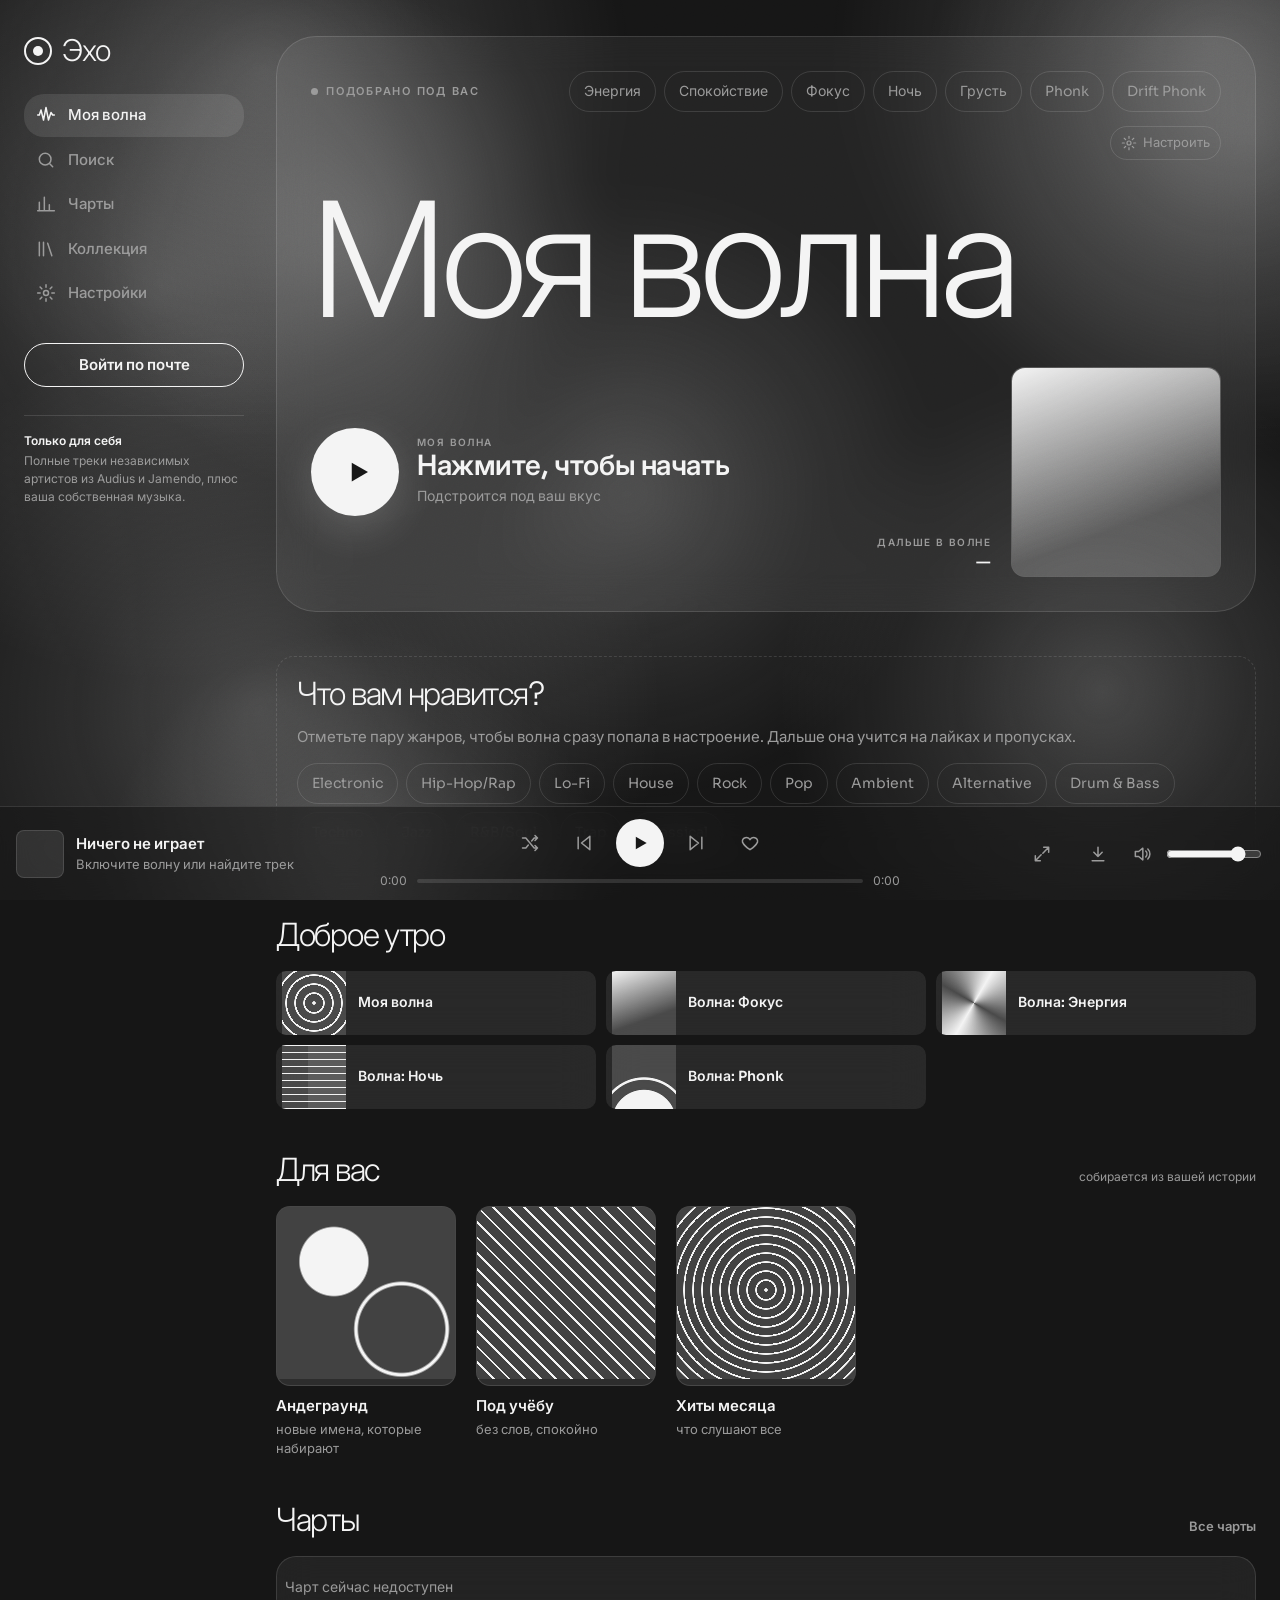
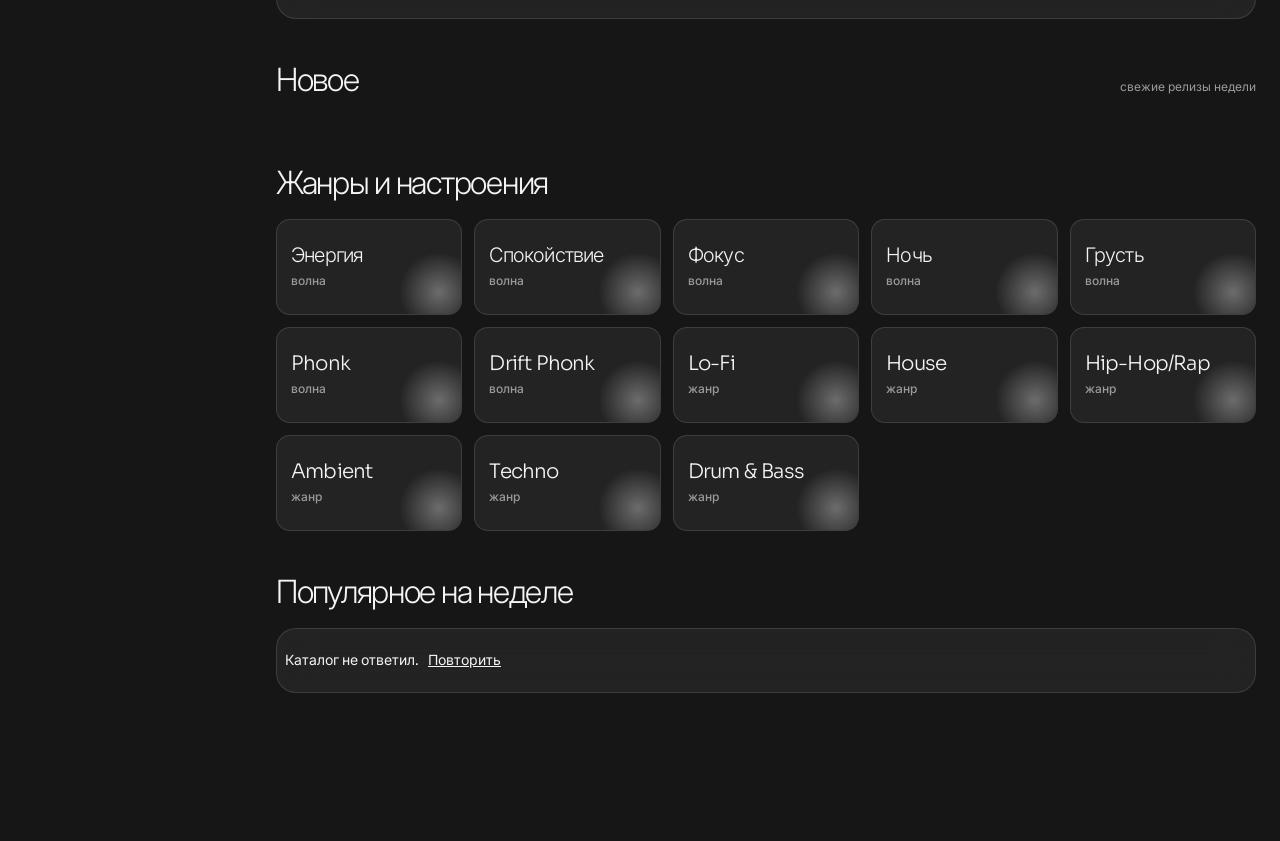
==== commit b522bd1a: "Клип YouTube на месте обложки, волна без перебора лайков и мусорных хитов - Клип YouTube в полноэкра" ====
--- a/public/index.html
+++ b/public/index.html
@@ -8,7 +8,7 @@
 <link rel="preconnect" href="https://fonts.googleapis.com">
 <link rel="preconnect" href="https://fonts.gstatic.com" crossorigin>
 <link rel="stylesheet" href="https://fonts.googleapis.com/css2?family=Inter:wght@400;500;600;800;900&family=Space+Grotesk:wght@500;700&family=Instrument+Serif:ital@0;1&family=Archivo+Black&family=Manrope:wght@400;600;800&family=Unbounded:wght@500;800&family=DM+Serif+Display:ital@0;1&family=Sora:wght@300;400;600&display=swap">
-<link rel="stylesheet" href="styles.css?v=13">
+<link rel="stylesheet" href="styles.css?v=17">
 <script>try{const v=localStorage.getItem("echo.theme");if(v)document.documentElement.dataset.v=v}catch(e){}</script>
 </head>
 <body>
@@ -394,6 +394,6 @@
 <div class="toasts" id="toasts" aria-live="polite"></div>
 <audio id="audio" preload="auto" crossorigin="anonymous"></audio>
 
-<script type="module" src="app.js?v=13"></script>
+<script type="module" src="app.js?v=17"></script>
 </body>
 </html>
--- a/public/styles.css
+++ b/public/styles.css
@@ -423,7 +423,13 @@
 .gt small{display:block;margin-top:6px;font:500 12px/1.3 var(--font-b);color:var(--muted);letter-spacing:0}
 
 /* YouTube official player (listening only) */
-.ytbox{position:fixed;z-index:21;right:max(16px,env(safe-area-inset-right,0px));bottom:calc(84px + env(safe-area-inset-bottom,0px));width:min(340px,calc(100vw - 32px));border:var(--bw) solid var(--line);border-radius:min(var(--r),14px);background:var(--bg);overflow:hidden;box-shadow:0 18px 50px color-mix(in srgb,#000 40%,transparent)}
+.ytbox{position:fixed;z-index:21;right:max(16px,env(safe-area-inset-right,0px));bottom:calc(84px + env(safe-area-inset-bottom,0px));width:min(356px,calc(100vw - 32px));border-radius:min(var(--r),14px);background:#000;overflow:hidden;box-shadow:0 18px 50px color-mix(in srgb,#000 45%,transparent)}
+.ytbox .yt-src{display:none}
+.ytbox.pinned{right:auto;bottom:auto;box-shadow:none}
+.ytbox.pinned .yt-frame{aspect-ratio:auto;height:100%}
+.ytbox.in-fs{z-index:55;box-shadow:0 30px 90px rgba(var(--glow,150,150,150),.55)}
+.fs.video .fs-cover{aspect-ratio:16/9}
+.wave.yt .bigart{transform:none!important;animation:none!important}
 .yt-frame{position:relative;aspect-ratio:16/9;max-width:100%;background:#000}
 .yt-frame iframe,.yt-frame>div{position:absolute;inset:0;width:100%;height:100%;border:0}
 .yt-src{display:flex;justify-content:space-between;gap:10px;padding:8px 12px;font-size:12px;color:var(--muted)}
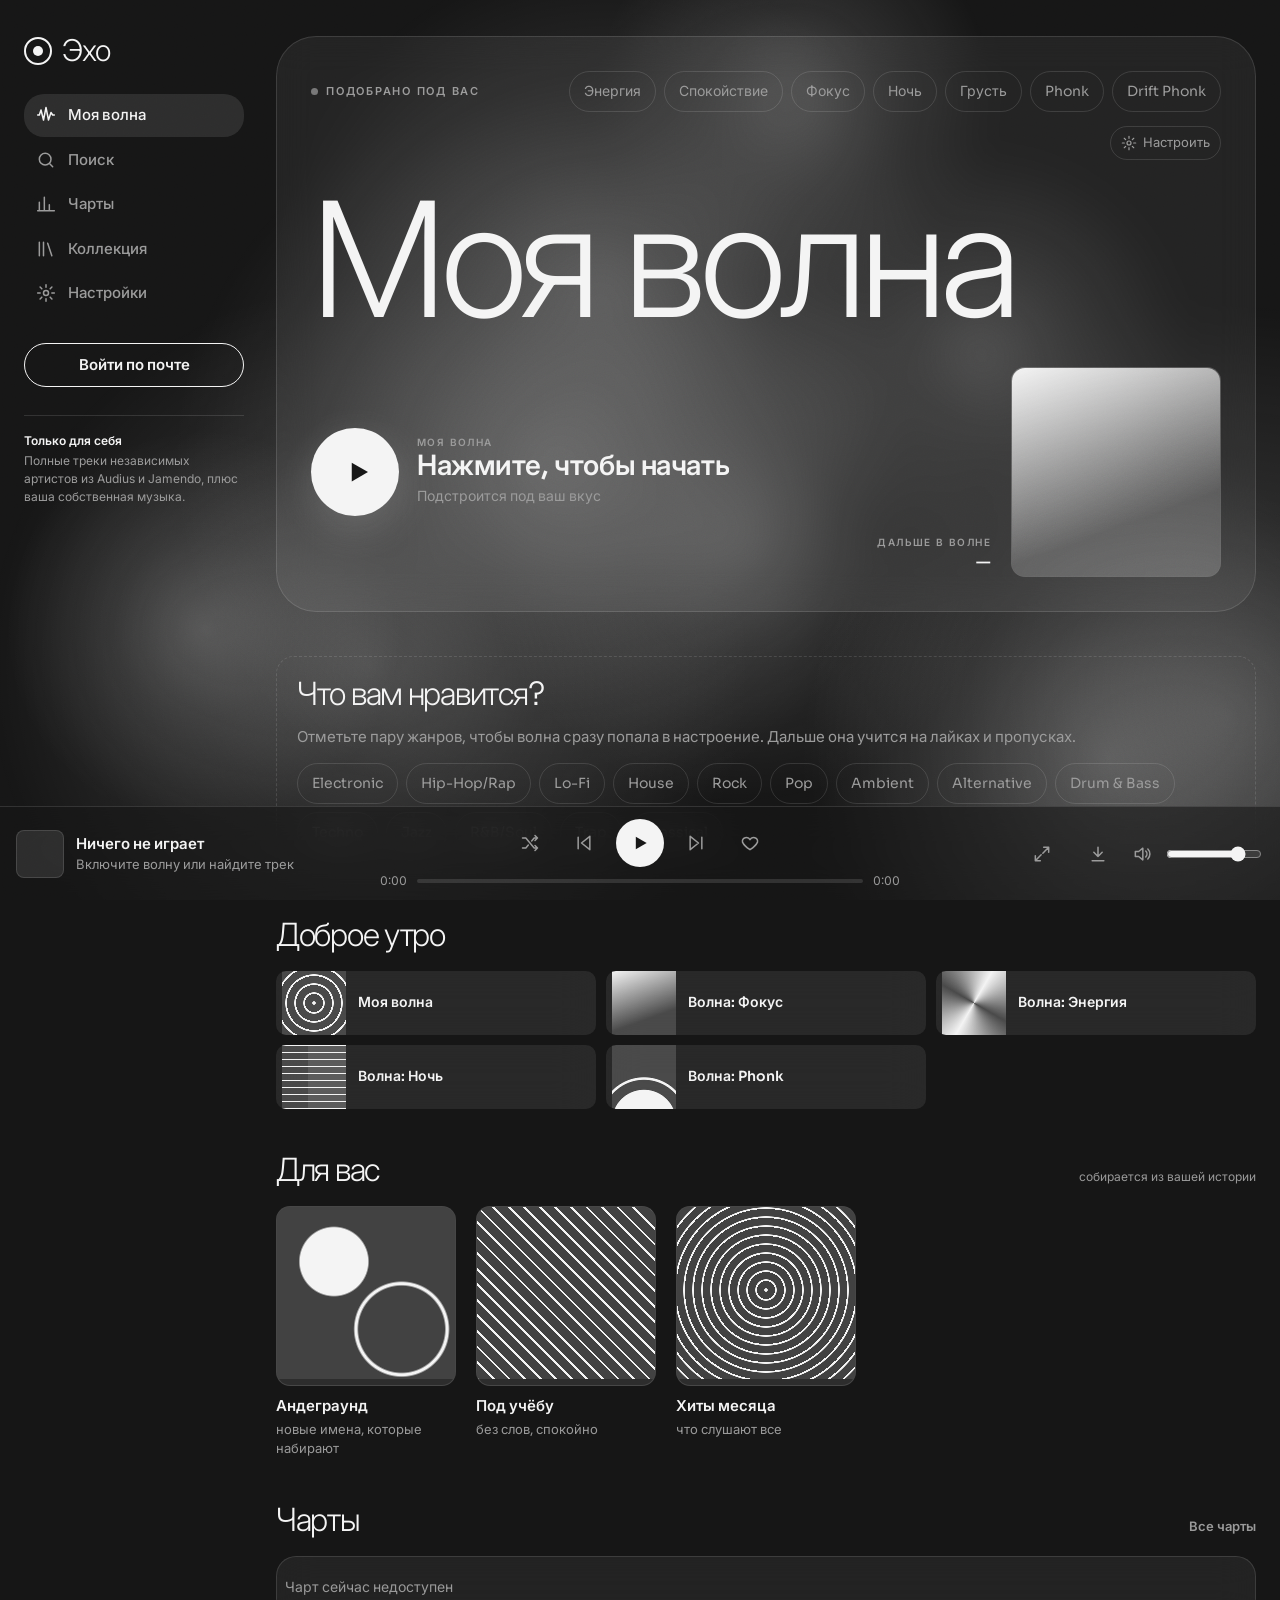
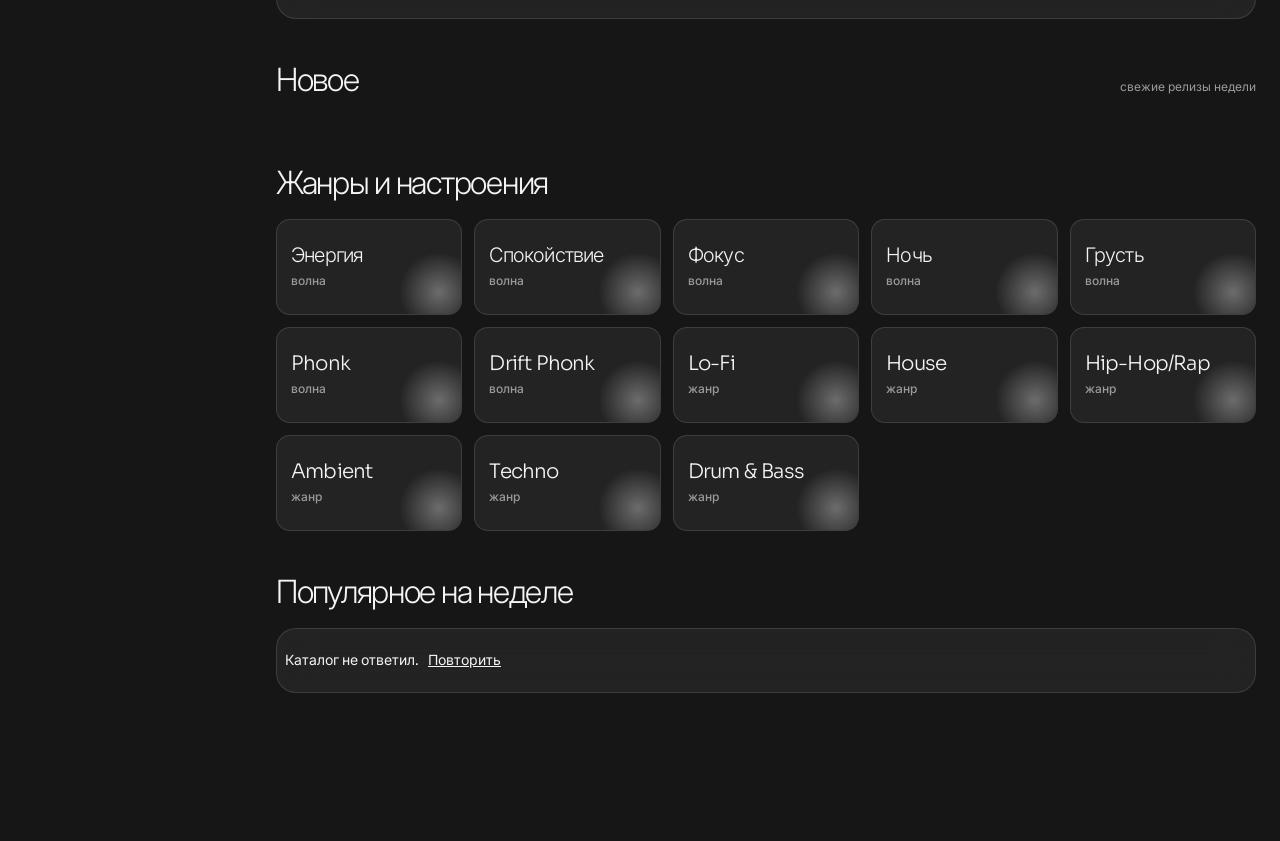
==== commit f1ba0ef2: "Волна: источники YouTube Music, Spotify, Apple Music и независимые артисты; новая панель настроек - " ====
--- a/public/index.html
+++ b/public/index.html
@@ -8,7 +8,7 @@
 <link rel="preconnect" href="https://fonts.googleapis.com">
 <link rel="preconnect" href="https://fonts.gstatic.com" crossorigin>
 <link rel="stylesheet" href="https://fonts.googleapis.com/css2?family=Inter:wght@400;500;600;800;900&family=Space+Grotesk:wght@500;700&family=Instrument+Serif:ital@0;1&family=Archivo+Black&family=Manrope:wght@400;600;800&family=Unbounded:wght@500;800&family=DM+Serif+Display:ital@0;1&family=Sora:wght@300;400;600&display=swap">
-<link rel="stylesheet" href="styles.css?v=17">
+<link rel="stylesheet" href="styles.css?v=20">
 <script>try{const v=localStorage.getItem("echo.theme");if(v)document.documentElement.dataset.v=v}catch(e){}</script>
 </head>
 <body>
@@ -66,14 +66,23 @@
           <button class="chip-btn wc-btn" id="wcToggle" type="button" aria-expanded="false" aria-controls="waveCfg"><svg class="i"><use href="#i-gear"/></svg>Настроить</button>
         </div>
         <div class="wcfg" id="waveCfg" hidden>
-          <div class="wc-row"><label for="wcNovelty">Знакомое или новое</label><input id="wcNovelty" type="range" min="0" max="100" step="5"><small id="wcNoveltyV"></small></div>
-          <div class="wc-row"><label for="wcPop">Андеграунд или хиты</label><input id="wcPop" type="range" min="0" max="100" step="5"><small id="wcPopV"></small></div>
-          <div class="wc-row"><label for="wcVal">Грустное или весёлое</label><input id="wcVal" type="range" min="0" max="100" step="5"><small id="wcValV"></small></div>
-          <div class="wc-row"><label for="wcEn">Спокойное или бодрое</label><input id="wcEn" type="range" min="0" max="100" step="5"><small id="wcEnV"></small></div>
+          <div class="wc-sec">
+            <span class="wc-h">Откуда брать музыку</span>
+            <div class="srcs" id="wcSrc" role="group" aria-label="Источники волны">
+              <button type="button" class="src-chip" data-k="yt" aria-pressed="true"><span class="dot" aria-hidden="true"></span>YouTube Music</button>
+              <button type="button" class="src-chip" data-k="sp" aria-pressed="true"><span class="dot" aria-hidden="true"></span>Spotify</button>
+              <button type="button" class="src-chip" data-k="ap" aria-pressed="true"><span class="dot" aria-hidden="true"></span>Apple Music</button>
+              <button type="button" class="src-chip" data-k="indie" aria-pressed="false"><span class="dot" aria-hidden="true"></span>Независимые артисты</button>
+            </div>
+            <small class="wc-hint">Из Spotify и Apple Music берутся их чарты, а играет полная версия песни. «Независимые артисты»: Audius и Jamendo, малоизвестные авторы, зато многое можно скачать.</small>
+          </div>
+          <div class="wc-sl"><div class="wc-sl-h"><label for="wcNovelty">Знакомое и новое</label><em id="wcNoveltyV"></em></div><input class="rng" id="wcNovelty" type="range" min="0" max="100" step="5"><div class="wc-ends"><span>Знакомое</span><span>Новое</span></div></div>
+          <div class="wc-sl"><div class="wc-sl-h"><label for="wcPop">Популярность</label><em id="wcPopV"></em></div><input class="rng" id="wcPop" type="range" min="0" max="100" step="5"><div class="wc-ends"><span>Редкое</span><span>Хиты</span></div></div>
+          <div class="wc-sl"><div class="wc-sl-h"><label for="wcVal">Настроение</label><em id="wcValV"></em></div><input class="rng" id="wcVal" type="range" min="0" max="100" step="5"><div class="wc-ends"><span>Грустное</span><span>Весёлое</span></div></div>
+          <div class="wc-sl"><div class="wc-sl-h"><label for="wcEn">Энергия</label><em id="wcEnV"></em></div><input class="rng" id="wcEn" type="range" min="0" max="100" step="5"><div class="wc-ends"><span>Спокойное</span><span>Бодрое</span></div></div>
           <div class="wc-row"><span>Темп</span><div class="seg" id="wcTempo" role="group" aria-label="Темп"><button type="button" data-v="any">Любой</button><button type="button" data-v="slow">Спокойный</button><button type="button" data-v="mid">Средний</button><button type="button" data-v="fast">Быстрый</button></div></div>
           <div class="wc-row"><span>Вокал</span><div class="seg" id="wcVocals" role="group" aria-label="Вокал"><button type="button" data-v="any">Любой</button><button type="button" data-v="instrumental">Без слов</button><button type="button" data-v="vocal">С вокалом</button></div></div>
-          <div class="wc-row"><label class="tgl" for="wcYt"><input id="wcYt" type="checkbox"><span>Хиты с YouTube: полные песни через официальный плеер, только слушать</span></label></div>
-          <div class="wc-row"><label class="tgl" for="wcDl"><input id="wcDl" type="checkbox"><span>Только треки, которые можно скачать</span></label><button class="linkbtn" id="wcReset" type="button">Сбросить</button></div>
+          <div class="wc-foot"><label class="tgl" for="wcDl"><input id="wcDl" type="checkbox"><span>Только треки, которые можно скачать</span></label><button class="linkbtn" id="wcReset" type="button">Сбросить настройки</button></div>
         </div>
         <h1 id="wave-h">Моя волна</h1>
         <div class="wave-bottom">
@@ -394,6 +403,6 @@
 <div class="toasts" id="toasts" aria-live="polite"></div>
 <audio id="audio" preload="auto" crossorigin="anonymous"></audio>
 
-<script type="module" src="app.js?v=17"></script>
+<script type="module" src="app.js?v=20"></script>
 </body>
 </html>
--- a/public/styles.css
+++ b/public/styles.css
@@ -362,12 +362,36 @@
 
 /* Wave settings */
 .wc-btn{margin-left:auto}
-.wcfg{display:grid;grid-template-columns:repeat(auto-fit,minmax(260px,1fr));gap:14px 28px;padding:18px;border:var(--bw) solid var(--line);border-radius:calc(var(--r) * 1.2);background:color-mix(in srgb,var(--bg) 55%,transparent);backdrop-filter:var(--blur);-webkit-backdrop-filter:var(--blur)}
+.wcfg{display:grid;grid-template-columns:repeat(auto-fit,minmax(min(280px,100%),1fr));gap:22px 34px;padding:22px;border:var(--bw) solid var(--line);border-radius:calc(var(--r) * 1.2);background:color-mix(in srgb,var(--bg) 55%,transparent);backdrop-filter:var(--blur);-webkit-backdrop-filter:var(--blur)}
 .wc-row{display:flex;flex-direction:column;gap:8px;min-width:0}
 .wc-row>label,.wc-row>span{font-size:13px;font-weight:600}
 .wc-row small{color:var(--muted);font-size:12px}
 .wc-row input[type=range]{width:100%;accent-color:var(--fg)}
-.wc-row:last-child{flex-direction:row;align-items:center;justify-content:space-between;flex-wrap:wrap}
+.wc-sec{grid-column:1/-1;display:flex;flex-direction:column;gap:10px}
+.wc-h{font-size:12px;font-weight:700;letter-spacing:.08em;text-transform:uppercase;color:var(--muted)}
+.wc-hint{color:var(--muted);font-size:12px;line-height:1.45;max-width:70ch}
+.srcs{display:flex;flex-wrap:wrap;gap:8px}
+.src-chip{display:inline-flex;align-items:center;gap:9px;min-height:42px;padding:9px 16px 9px 12px;border-radius:999px;border:var(--bw) solid var(--line);font-size:14px;font-weight:600;color:var(--muted);transition:background .2s,color .2s,border-color .2s}
+.src-chip:hover{color:var(--fg);border-color:var(--fg)}
+.src-chip .dot{width:20px;height:20px;flex:none;border-radius:50%;border:2px solid currentColor;display:grid;place-items:center;transition:background .2s}
+.src-chip[aria-pressed="true"]{background:var(--fg);color:var(--bg);border-color:var(--fg)}
+.src-chip[aria-pressed="true"] .dot{background:var(--bg);border-color:var(--bg)}
+.src-chip[aria-pressed="true"] .dot::after{content:"";width:9px;height:5px;margin-top:-2px;border-left:2px solid var(--fg);border-bottom:2px solid var(--fg);transform:rotate(-45deg)}
+.wc-sl{display:flex;flex-direction:column;gap:8px;min-width:0}
+.wc-sl-h{display:flex;justify-content:space-between;align-items:center;gap:10px}
+.wc-sl-h label{font-size:14px;font-weight:600}
+.wc-sl-h em{font-style:normal;font-size:12px;font-weight:600;padding:4px 11px;border-radius:999px;background:color-mix(in srgb,var(--fg) 10%,transparent);white-space:nowrap}
+.rng{-webkit-appearance:none;appearance:none;width:100%;height:30px;margin:0;background:transparent;cursor:pointer;--p:50%}
+.rng::-webkit-slider-runnable-track{height:8px;border-radius:99px;background:linear-gradient(90deg,var(--fg) var(--p),color-mix(in srgb,var(--fg) 14%,transparent) var(--p))}
+.rng::-moz-range-track{height:8px;border-radius:99px;background:color-mix(in srgb,var(--fg) 14%,transparent)}
+.rng::-moz-range-progress{height:8px;border-radius:99px;background:var(--fg)}
+.rng::-webkit-slider-thumb{-webkit-appearance:none;appearance:none;width:24px;height:24px;margin-top:-8px;border-radius:50%;background:var(--bg);border:3px solid var(--fg);box-shadow:0 4px 14px color-mix(in srgb,#000 30%,transparent);transition:transform .15s}
+.rng::-moz-range-thumb{width:18px;height:18px;border-radius:50%;background:var(--bg);border:3px solid var(--fg);box-shadow:0 4px 14px color-mix(in srgb,#000 30%,transparent)}
+.rng:active::-webkit-slider-thumb{transform:scale(1.15)}
+.rng:focus-visible{outline:none}
+.rng:focus-visible::-webkit-slider-thumb{box-shadow:0 0 0 5px color-mix(in srgb,var(--fg) 25%,transparent)}
+.wc-ends{display:flex;justify-content:space-between;font-size:12px;color:var(--muted)}
+.wc-foot{grid-column:1/-1;display:flex;align-items:center;justify-content:space-between;gap:12px;flex-wrap:wrap;padding-top:14px;border-top:1px solid var(--line)}
 .seg{display:flex;flex-wrap:wrap;gap:6px}
 .seg button{padding:7px 12px;border:var(--bw) solid var(--line);border-radius:var(--r-btn);font-size:13px;color:var(--muted)}
 .seg button:hover{color:var(--fg);border-color:var(--fg)}
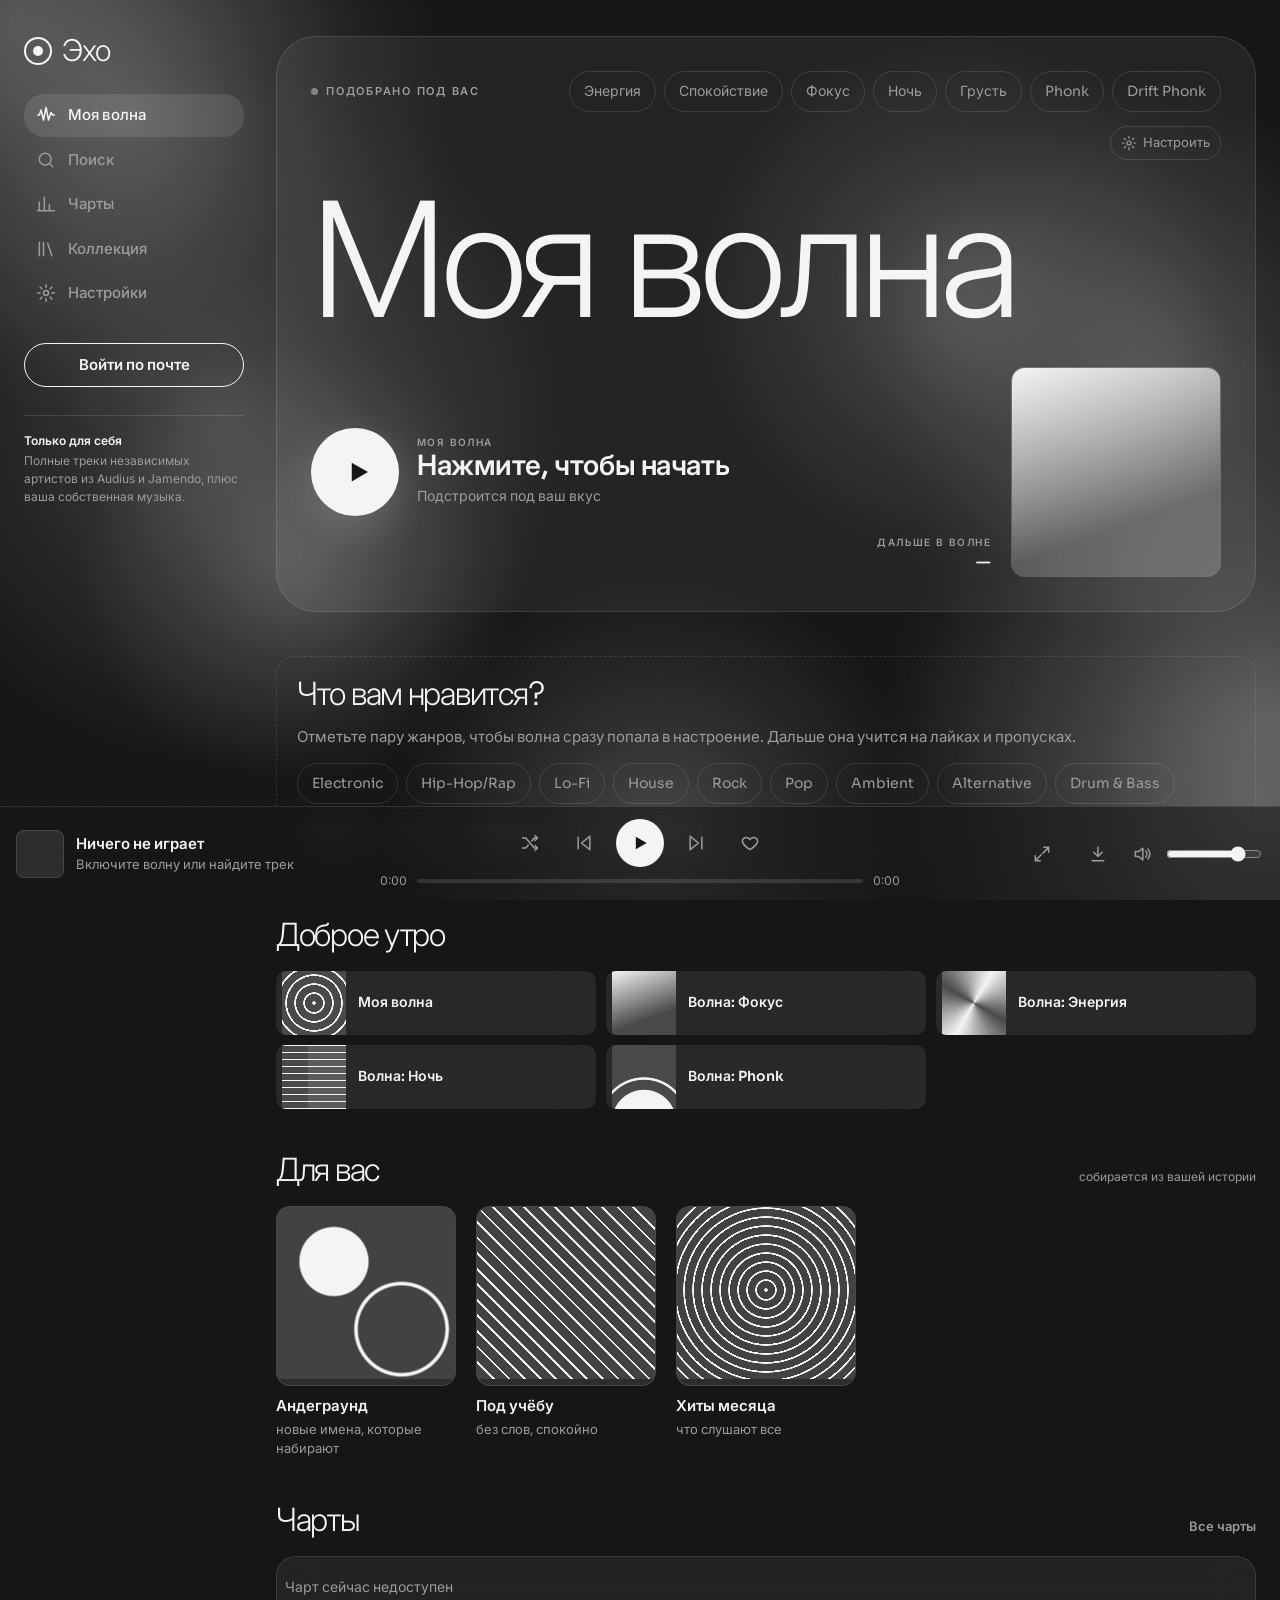
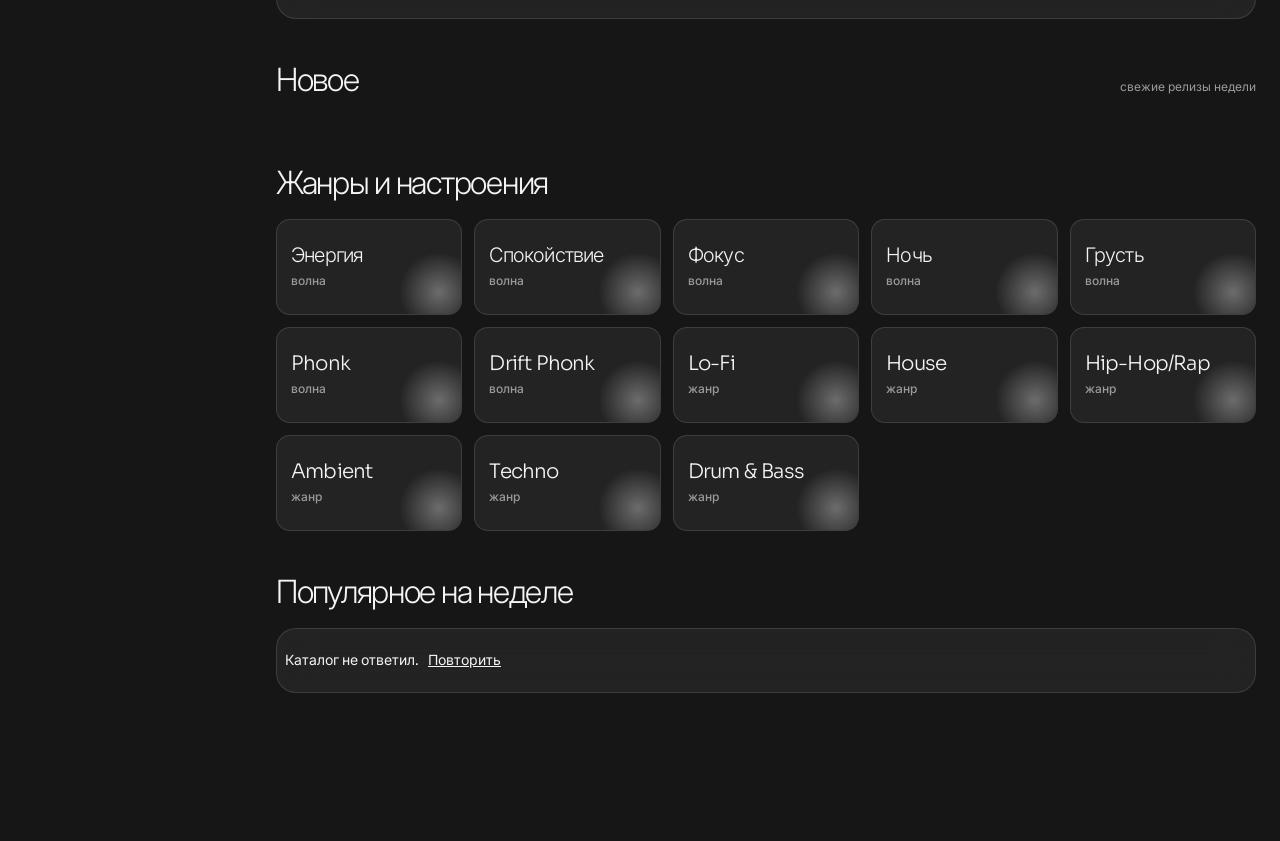
==== commit 422ce470: "Поделиться плейлистом: короткая ссылка, окно «Слушать» или «Добавить к себе» Сервер хранит копию пле" ====
--- a/public/index.html
+++ b/public/index.html
@@ -8,7 +8,7 @@
 <link rel="preconnect" href="https://fonts.googleapis.com">
 <link rel="preconnect" href="https://fonts.gstatic.com" crossorigin>
 <link rel="stylesheet" href="https://fonts.googleapis.com/css2?family=Inter:wght@400;500;600;800;900&family=Space+Grotesk:wght@500;700&family=Instrument+Serif:ital@0;1&family=Archivo+Black&family=Manrope:wght@400;600;800&family=Unbounded:wght@500;800&family=DM+Serif+Display:ital@0;1&family=Sora:wght@300;400;600&display=swap">
-<link rel="stylesheet" href="styles.css?v=20">
+<link rel="stylesheet" href="styles.css?v=22">
 <script>try{const v=localStorage.getItem("echo.theme");if(v)document.documentElement.dataset.v=v}catch(e){}</script>
 </head>
 <body>
@@ -230,7 +230,7 @@
         <div class="cards" id="playlists"></div>
       </section>
       <section class="sec" id="plView" hidden aria-labelledby="plv-h">
-        <div class="sec-h"><h2 id="plv-h"></h2><div class="row"><small id="plvNote"></small><button class="btn solid" type="button" id="plvPlay">Слушать</button><button class="btn" type="button" id="plvRename">Переименовать</button><button class="linkbtn" type="button" id="plvDel">Удалить</button><button class="linkbtn" type="button" id="plvClose">Закрыть</button></div></div>
+        <div class="sec-h"><h2 id="plv-h"></h2><div class="row"><small id="plvNote"></small><button class="btn solid" type="button" id="plvPlay">Слушать</button><button class="btn" type="button" id="plvShare">Поделиться</button><button class="btn" type="button" id="plvRename">Переименовать</button><button class="linkbtn" type="button" id="plvDel">Удалить</button><button class="linkbtn" type="button" id="plvClose">Закрыть</button></div></div>
         <div class="tracks" id="plTracks" role="list"></div>
       </section>
       <section class="sec" aria-labelledby="hs-h">
@@ -400,9 +400,14 @@
   <div class="yt-frame"><div id="ytplayer"></div></div>
   <div class="yt-src"><span>Источник: <b>YouTube</b> · только прослушивание</span><span><a id="ytLink" href="https://www.youtube.com" target="_blank" rel="noopener">YouTube</a> · <a id="ytSpot" href="https://open.spotify.com" target="_blank" rel="noopener">Spotify</a></span></div><span id="ytChannel" hidden></span>
 </div>
+<dialog class="share" id="shareDlg" aria-labelledby="shT">
+  <div class="sh-top"><div class="sh-art" id="shArt"></div><div class="sh-meta"><small>Вам прислали плейлист</small><h2 id="shT"></h2><span id="shN"></span></div></div>
+  <div class="tracks" id="shTracks" role="list"></div>
+  <div class="sh-acts"><button class="btn solid" type="button" id="shPlay">Слушать</button><button class="btn" type="button" id="shAdd">Добавить к себе</button><button class="linkbtn" type="button" id="shClose">Закрыть</button></div>
+</dialog>
 <div class="toasts" id="toasts" aria-live="polite"></div>
 <audio id="audio" preload="auto" crossorigin="anonymous"></audio>
 
-<script type="module" src="app.js?v=20"></script>
+<script type="module" src="app.js?v=22"></script>
 </body>
 </html>
--- a/public/styles.css
+++ b/public/styles.css
@@ -275,6 +275,22 @@
 @keyframes sk{to{background-position:-200% 0}}
 
 /* Download menu */
+.share{width:min(560px,calc(100vw - 32px));max-height:min(86vh,760px);padding:22px;border:var(--bw) solid var(--line);border-radius:calc(var(--r) * 1.2);background:var(--bg);color:var(--fg);box-shadow:0 30px 90px color-mix(in srgb,#000 50%,transparent)}
+.share[open]{display:flex;flex-direction:column;gap:16px}
+.share::backdrop{background:color-mix(in srgb,#000 55%,transparent);backdrop-filter:blur(6px)}
+.sh-top{display:flex;gap:16px;align-items:center}
+.sh-art{width:112px;height:112px;flex:none;display:grid;grid-template-columns:1fr 1fr;border-radius:min(var(--cover-r),16px);overflow:hidden;background:var(--card-2)}
+.sh-art.one{grid-template-columns:1fr}
+.sh-art.one>*:not(:first-child){display:none}
+.sh-art>*{width:100%;height:100%;aspect-ratio:1}
+.sh-meta{min-width:0;display:flex;flex-direction:column;gap:4px}
+.sh-meta small{color:var(--muted);font-size:12px;text-transform:uppercase;letter-spacing:.08em;font-weight:700}
+.sh-meta h2{margin:0;font-size:clamp(20px,4vw,28px);line-height:1.15;overflow-wrap:anywhere}
+.sh-meta span{color:var(--muted);font-size:14px}
+.share .tracks{overflow-y:auto;overflow-x:hidden;min-height:0;flex:1}
+.share .tr{grid-template-columns:28px 44px minmax(0,1fr) 36px 36px;gap:12px}
+.share .tr .al,.share .tr .d,.share .tr .dl{display:none}
+.sh-acts{display:flex;gap:10px;flex-wrap:wrap;align-items:center}
 .menu{position:fixed;z-index:60;min-width:200px;padding:6px;background:var(--bg);border:var(--bw) solid var(--line);border-radius:min(var(--r),14px);box-shadow:0 20px 50px color-mix(in srgb,#000 35%,transparent)}
 .menu button{display:flex;justify-content:space-between;gap:16px;width:100%;padding:10px 12px;border-radius:min(var(--r),10px);text-align:left}
 .menu button:hover{background:var(--card-2)}
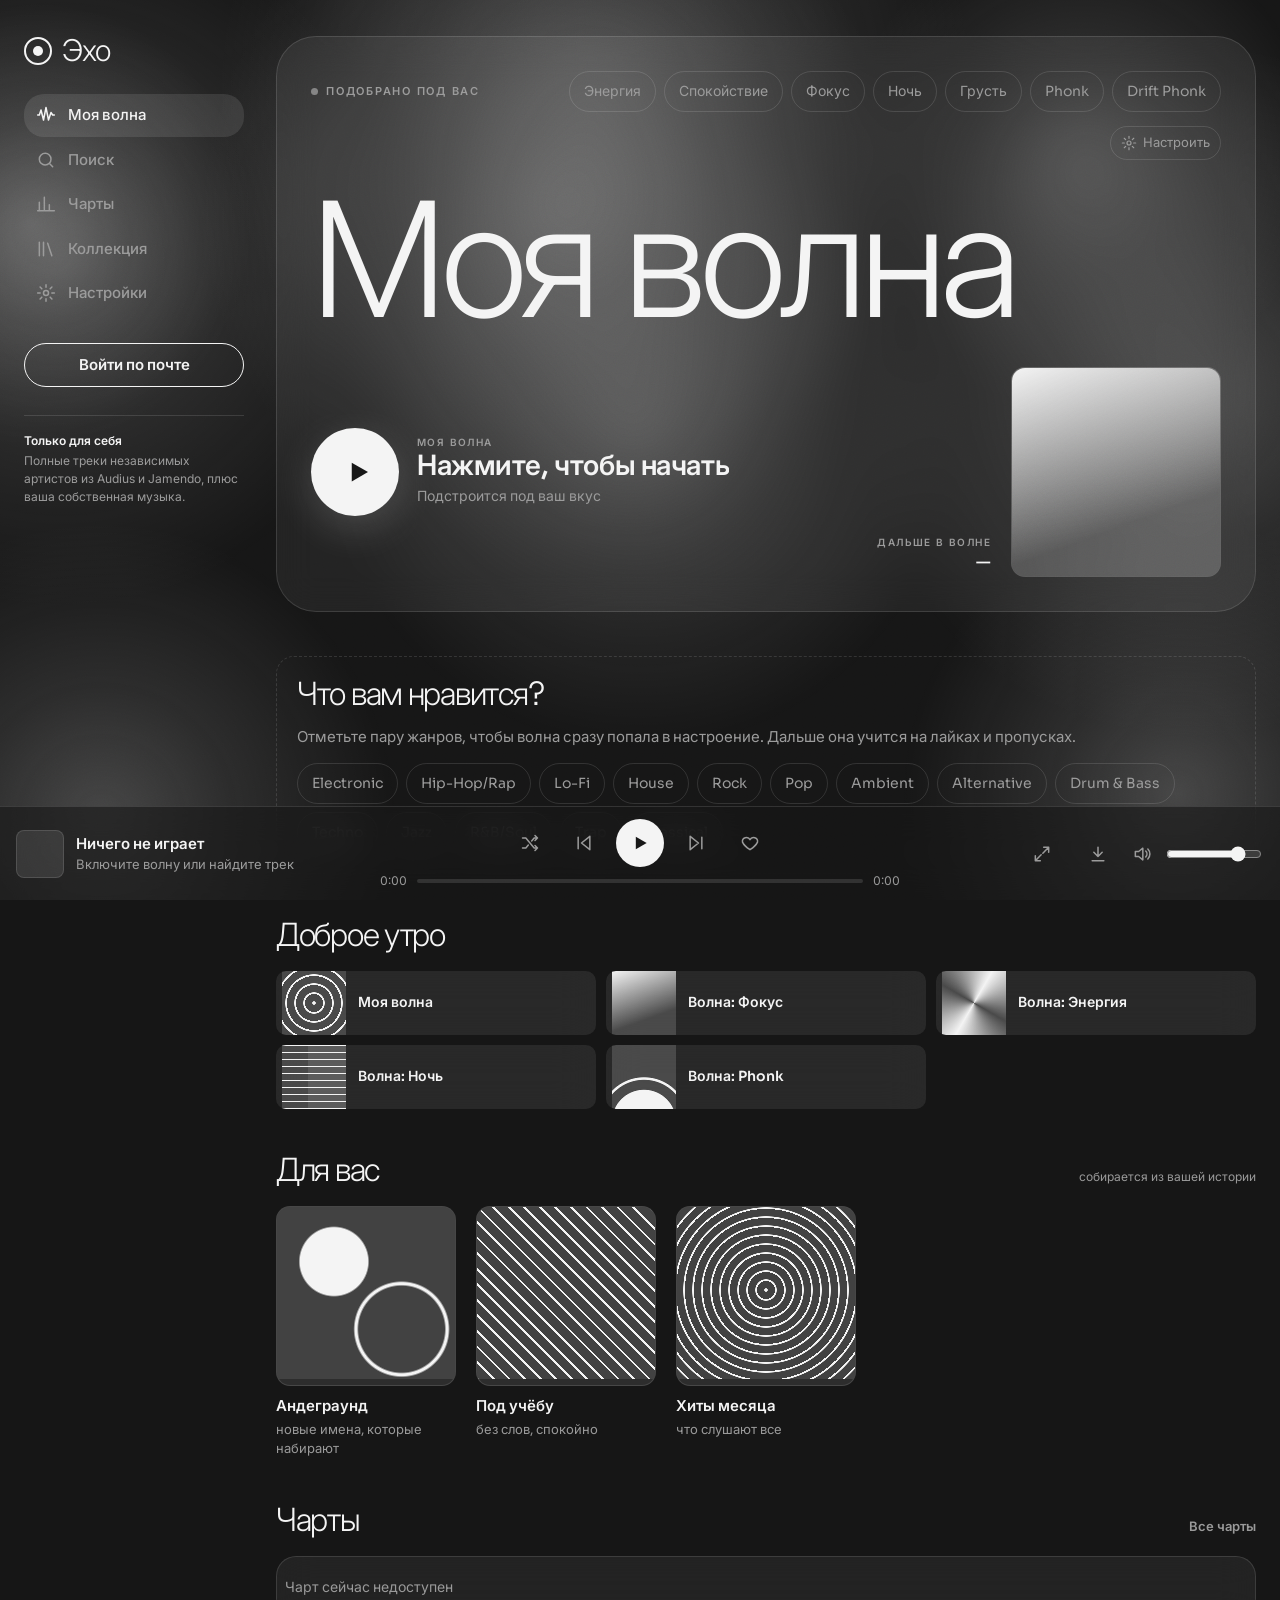
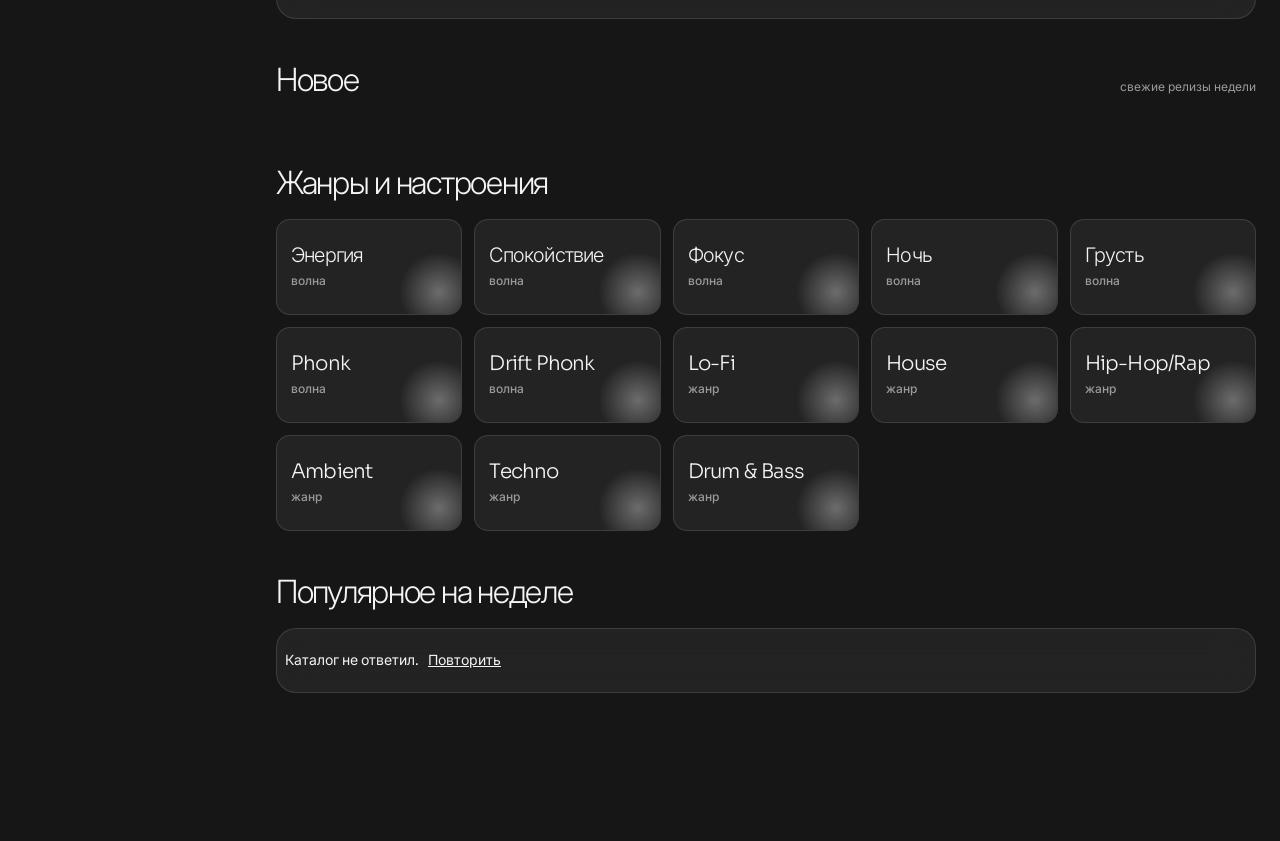
==== commit db354f7c: "Волна: оригиналы чартовых песен вместо каверов, без навязанных загрузок, хиты своей страны для новых" ====
--- a/public/index.html
+++ b/public/index.html
@@ -8,7 +8,7 @@
 <link rel="preconnect" href="https://fonts.googleapis.com">
 <link rel="preconnect" href="https://fonts.gstatic.com" crossorigin>
 <link rel="stylesheet" href="https://fonts.googleapis.com/css2?family=Inter:wght@400;500;600;800;900&family=Space+Grotesk:wght@500;700&family=Instrument+Serif:ital@0;1&family=Archivo+Black&family=Manrope:wght@400;600;800&family=Unbounded:wght@500;800&family=DM+Serif+Display:ital@0;1&family=Sora:wght@300;400;600&display=swap">
-<link rel="stylesheet" href="styles.css?v=22">
+<link rel="stylesheet" href="styles.css?v=24">
 <script>try{const v=localStorage.getItem("echo.theme");if(v)document.documentElement.dataset.v=v}catch(e){}</script>
 </head>
 <body>
@@ -408,6 +408,6 @@
 <div class="toasts" id="toasts" aria-live="polite"></div>
 <audio id="audio" preload="auto" crossorigin="anonymous"></audio>
 
-<script type="module" src="app.js?v=22"></script>
+<script type="module" src="app.js?v=24"></script>
 </body>
 </html>
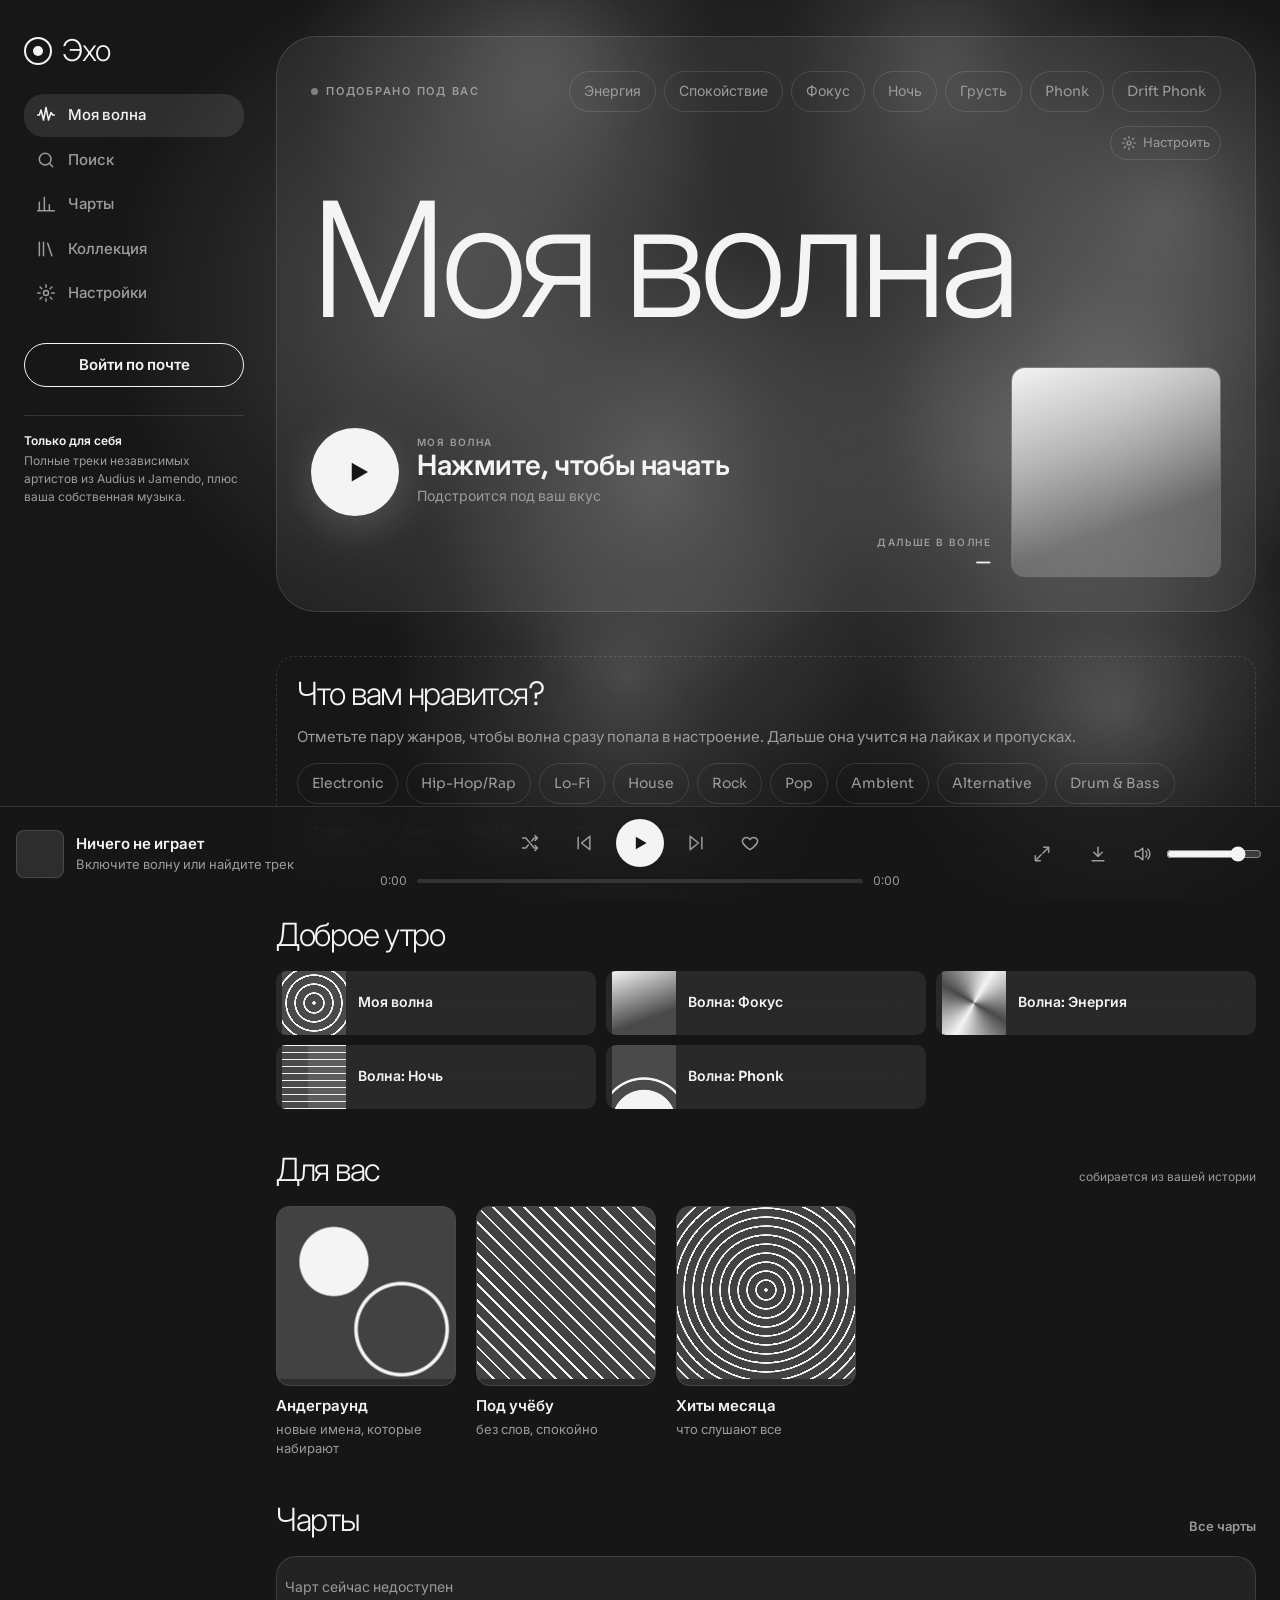
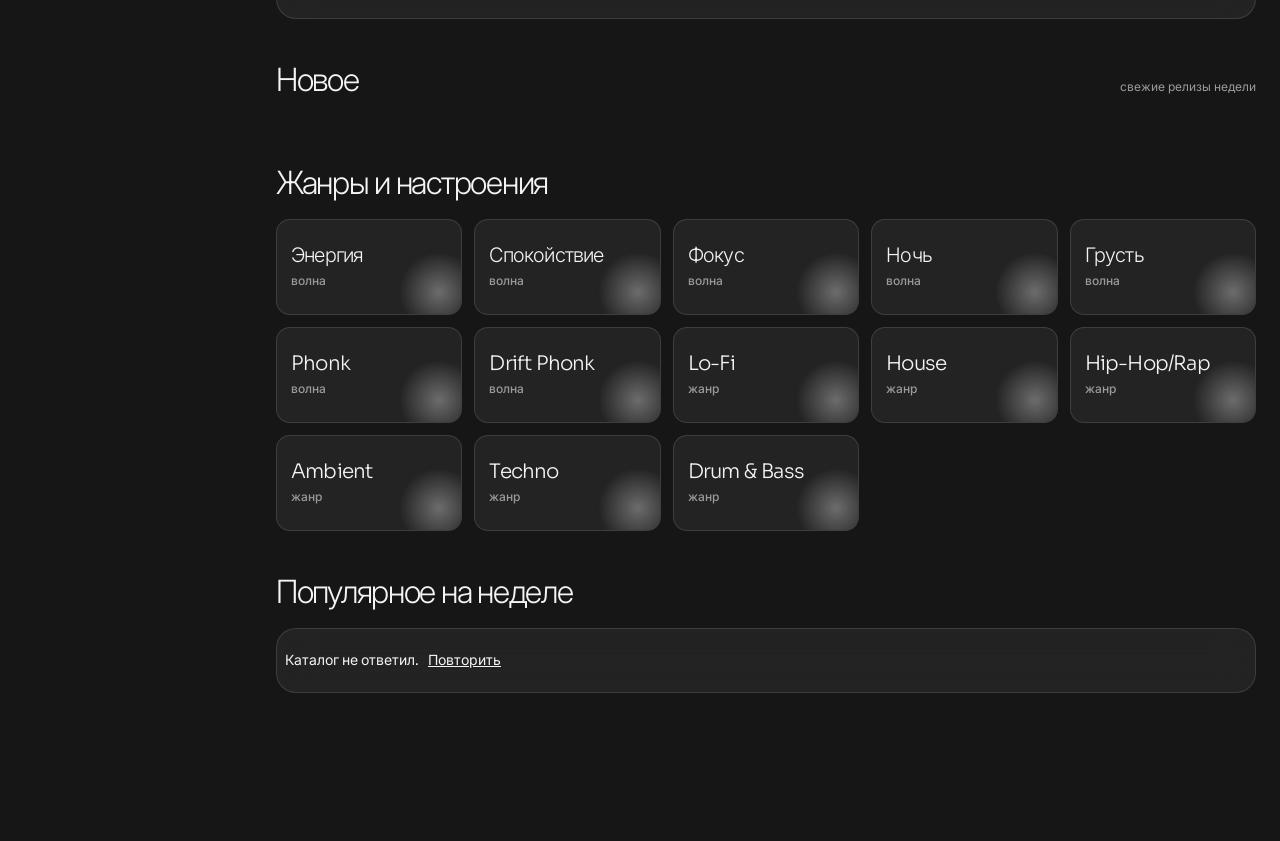
==== commit c61c64d2: "Рекомендации на сервере: модель вкуса для каждого слушателя - recsys.py: реакции слушателя (лайк, до" ====
--- a/public/index.html
+++ b/public/index.html
@@ -8,7 +8,7 @@
 <link rel="preconnect" href="https://fonts.googleapis.com">
 <link rel="preconnect" href="https://fonts.gstatic.com" crossorigin>
 <link rel="stylesheet" href="https://fonts.googleapis.com/css2?family=Inter:wght@400;500;600;800;900&family=Space+Grotesk:wght@500;700&family=Instrument+Serif:ital@0;1&family=Archivo+Black&family=Manrope:wght@400;600;800&family=Unbounded:wght@500;800&family=DM+Serif+Display:ital@0;1&family=Sora:wght@300;400;600&display=swap">
-<link rel="stylesheet" href="styles.css?v=24">
+<link rel="stylesheet" href="styles.css?v=31">
 <script>try{const v=localStorage.getItem("echo.theme");if(v)document.documentElement.dataset.v=v}catch(e){}</script>
 </head>
 <body>
@@ -80,9 +80,16 @@
           <div class="wc-sl"><div class="wc-sl-h"><label for="wcPop">Популярность</label><em id="wcPopV"></em></div><input class="rng" id="wcPop" type="range" min="0" max="100" step="5"><div class="wc-ends"><span>Редкое</span><span>Хиты</span></div></div>
           <div class="wc-sl"><div class="wc-sl-h"><label for="wcVal">Настроение</label><em id="wcValV"></em></div><input class="rng" id="wcVal" type="range" min="0" max="100" step="5"><div class="wc-ends"><span>Грустное</span><span>Весёлое</span></div></div>
           <div class="wc-sl"><div class="wc-sl-h"><label for="wcEn">Энергия</label><em id="wcEnV"></em></div><input class="rng" id="wcEn" type="range" min="0" max="100" step="5"><div class="wc-ends"><span>Спокойное</span><span>Бодрое</span></div></div>
+          <div class="wc-sec">
+            <span class="wc-h">Жанры</span>
+            <div class="gchips" id="wcGenres" role="group" aria-label="Жанры волны"></div>
+            <small class="wc-hint">Нажмите один раз, чтобы играли только отмеченные жанры. Нажмите ещё раз, чтобы жанр никогда не попадал в волну.</small>
+          </div>
+          <div class="wc-row"><span>Язык</span><div class="seg" id="wcLang" role="group" aria-label="Язык"><button type="button" data-v="any">Любой</button><button type="button" data-v="ru">Русские</button><button type="button" data-v="foreign">Иностранные</button></div></div>
+          <div class="wc-row"><span>Эпоха</span><div class="seg" id="wcEra" role="group" aria-label="Эпоха"><button type="button" data-v="any">Любая</button><button type="button" data-v="new">Новинки</button><button type="button" data-v="2010s">2010-е</button><button type="button" data-v="2000s">2000-е</button><button type="button" data-v="classic">Классика</button></div></div>
           <div class="wc-row"><span>Темп</span><div class="seg" id="wcTempo" role="group" aria-label="Темп"><button type="button" data-v="any">Любой</button><button type="button" data-v="slow">Спокойный</button><button type="button" data-v="mid">Средний</button><button type="button" data-v="fast">Быстрый</button></div></div>
           <div class="wc-row"><span>Вокал</span><div class="seg" id="wcVocals" role="group" aria-label="Вокал"><button type="button" data-v="any">Любой</button><button type="button" data-v="instrumental">Без слов</button><button type="button" data-v="vocal">С вокалом</button></div></div>
-          <div class="wc-foot"><label class="tgl" for="wcDl"><input id="wcDl" type="checkbox"><span>Только треки, которые можно скачать</span></label><button class="linkbtn" id="wcReset" type="button">Сбросить настройки</button></div>
+          <div class="wc-foot"><div class="tgls"><label class="tgl" for="wcClean"><input id="wcClean" type="checkbox" role="switch"><span>Без нецензурных песен</span></label><label class="tgl" for="wcDl"><input id="wcDl" type="checkbox" role="switch"><span>Только треки, которые можно скачать</span></label></div><button class="linkbtn" id="wcReset" type="button">Сбросить настройки</button></div>
         </div>
         <h1 id="wave-h">Моя волна</h1>
         <div class="wave-bottom">
@@ -291,6 +298,7 @@
       <section class="sec" aria-labelledby="ts-h">
         <div class="sec-h"><h2 id="ts-h">Ваш вкус</h2><small>так волна видит вас сейчас</small></div>
         <div class="taste" id="taste"></div>
+        <div class="brain" id="brain" aria-live="polite"></div>
         <div class="genres" id="prefGenres"></div>
         <div class="row"><a class="btn solid" href="#welcome">Настроить вкус</a><button class="btn" id="resetTaste" type="button">Сбросить вкус</button><span class="src" id="resetNote"></span></div>
       </section>
@@ -408,6 +416,6 @@
 <div class="toasts" id="toasts" aria-live="polite"></div>
 <audio id="audio" preload="auto" crossorigin="anonymous"></audio>
 
-<script type="module" src="app.js?v=24"></script>
+<script type="module" src="app.js?v=31"></script>
 </body>
 </html>
--- a/public/styles.css
+++ b/public/styles.css
@@ -387,7 +387,9 @@
 .wc-h{font-size:12px;font-weight:700;letter-spacing:.08em;text-transform:uppercase;color:var(--muted)}
 .wc-hint{color:var(--muted);font-size:12px;line-height:1.45;max-width:70ch}
 .srcs{display:flex;flex-wrap:wrap;gap:8px}
-.src-chip{display:inline-flex;align-items:center;gap:9px;min-height:42px;padding:9px 16px 9px 12px;border-radius:999px;border:var(--bw) solid var(--line);font-size:14px;font-weight:600;color:var(--muted);transition:background .2s,color .2s,border-color .2s}
+.src-chip{display:inline-flex;align-items:center;gap:9px;min-height:44px;padding:9px 18px 9px 12px;border-radius:999px;border:var(--bw) solid var(--line);font-size:14px;font-weight:600;color:var(--muted);background:color-mix(in srgb,var(--fg) 4%,transparent);transition:background .2s,color .2s,border-color .2s,transform .15s,box-shadow .2s}
+.src-chip:active{transform:scale(.96)}
+.src-chip[aria-pressed="true"]{box-shadow:0 6px 20px color-mix(in srgb,var(--fg) 18%,transparent)}
 .src-chip:hover{color:var(--fg);border-color:var(--fg)}
 .src-chip .dot{width:20px;height:20px;flex:none;border-radius:50%;border:2px solid currentColor;display:grid;place-items:center;transition:background .2s}
 .src-chip[aria-pressed="true"]{background:var(--fg);color:var(--bg);border-color:var(--fg)}
@@ -412,8 +414,34 @@
 .seg button{padding:7px 12px;border:var(--bw) solid var(--line);border-radius:var(--r-btn);font-size:13px;color:var(--muted)}
 .seg button:hover{color:var(--fg);border-color:var(--fg)}
 .seg button[aria-pressed="true"]{background:var(--fg);color:var(--bg);border-color:var(--fg)}
-.tgl{display:inline-flex;align-items:center;gap:10px;font-size:14px;cursor:pointer}
-.tgl input{width:18px;height:18px;accent-color:var(--fg)}
+.tgl{display:inline-flex;align-items:center;gap:12px;font-size:14px;cursor:pointer;line-height:1.3}
+.tgl input{-webkit-appearance:none;appearance:none;position:relative;flex:none;width:46px;height:28px;margin:0;border-radius:999px;background:color-mix(in srgb,var(--fg) 16%,transparent);border:var(--bw) solid var(--line);cursor:pointer;transition:background .25s,border-color .25s}
+.tgl input::after{content:"";position:absolute;top:3px;left:3px;width:20px;height:20px;border-radius:50%;background:var(--fg);opacity:.75;box-shadow:0 2px 6px color-mix(in srgb,#000 35%,transparent);transition:transform .25s cubic-bezier(.3,1.4,.5,1),background .25s,opacity .25s}
+.tgl input:checked{background:var(--fg);border-color:var(--fg)}
+.tgl input:checked::after{transform:translateX(18px);background:var(--bg);opacity:1}
+.tgl input:focus-visible{outline:none;box-shadow:0 0 0 4px color-mix(in srgb,var(--fg) 25%,transparent)}
+.tgls{display:flex;flex-direction:column;gap:12px}
+.gchips{display:flex;flex-wrap:wrap;gap:8px}
+.gchip{display:inline-flex;align-items:center;gap:8px;min-height:38px;padding:7px 14px 7px 9px;border-radius:999px;border:var(--bw) solid var(--line);font-size:13px;font-weight:600;color:var(--muted);transition:background .2s,color .2s,border-color .2s,transform .15s}
+.gchip:hover{color:var(--fg);border-color:var(--fg)}
+.gchip:active{transform:scale(.96)}
+.gchip .gi{position:relative;width:18px;height:18px;flex:none;border-radius:50%;border:2px solid currentColor;opacity:.6}
+.gchip.on{background:var(--fg);color:var(--bg);border-color:var(--fg)}
+.gchip.on .gi{opacity:1;background:var(--bg);border-color:var(--bg)}
+.gchip.on .gi::after{content:"";position:absolute;left:4px;top:3px;width:7px;height:4px;border-left:2px solid var(--fg);border-bottom:2px solid var(--fg);transform:rotate(-45deg)}
+.gchip.off{color:var(--muted);text-decoration:line-through;text-decoration-thickness:1.5px;border-style:dashed;opacity:.8}
+.gchip.off .gi{opacity:1}
+.gchip.off .gi::before,.gchip.off .gi::after{content:"";position:absolute;left:3px;top:6px;width:8px;height:2px;background:currentColor;transform:rotate(45deg)}
+.gchip.off .gi::after{transform:rotate(-45deg)}
+.brain{margin-top:18px;padding:18px;border:var(--bw) solid var(--line);border-radius:calc(var(--r) * 1.1);display:flex;flex-direction:column;gap:10px}
+.brain h3{margin:0;font-size:16px}
+.brain .src{margin:0}
+.brain .meter{height:8px;border-radius:99px;background:color-mix(in srgb,var(--fg) 12%,transparent);overflow:hidden}
+.brain .meter i{display:block;height:100%;border-radius:inherit;background:var(--fg);transition:width .6s}
+.brain .bk{display:grid;grid-template-columns:minmax(120px,240px) 1fr;gap:4px 14px;font-size:14px}
+.brain .bk b{font-weight:600}
+.brain .bk span{color:var(--muted)}
+@media (max-width:560px){.brain .bk{grid-template-columns:1fr}}
 
 /* Charts */
 .ch-hint{margin:0;max-width:70ch;font-size:13px}
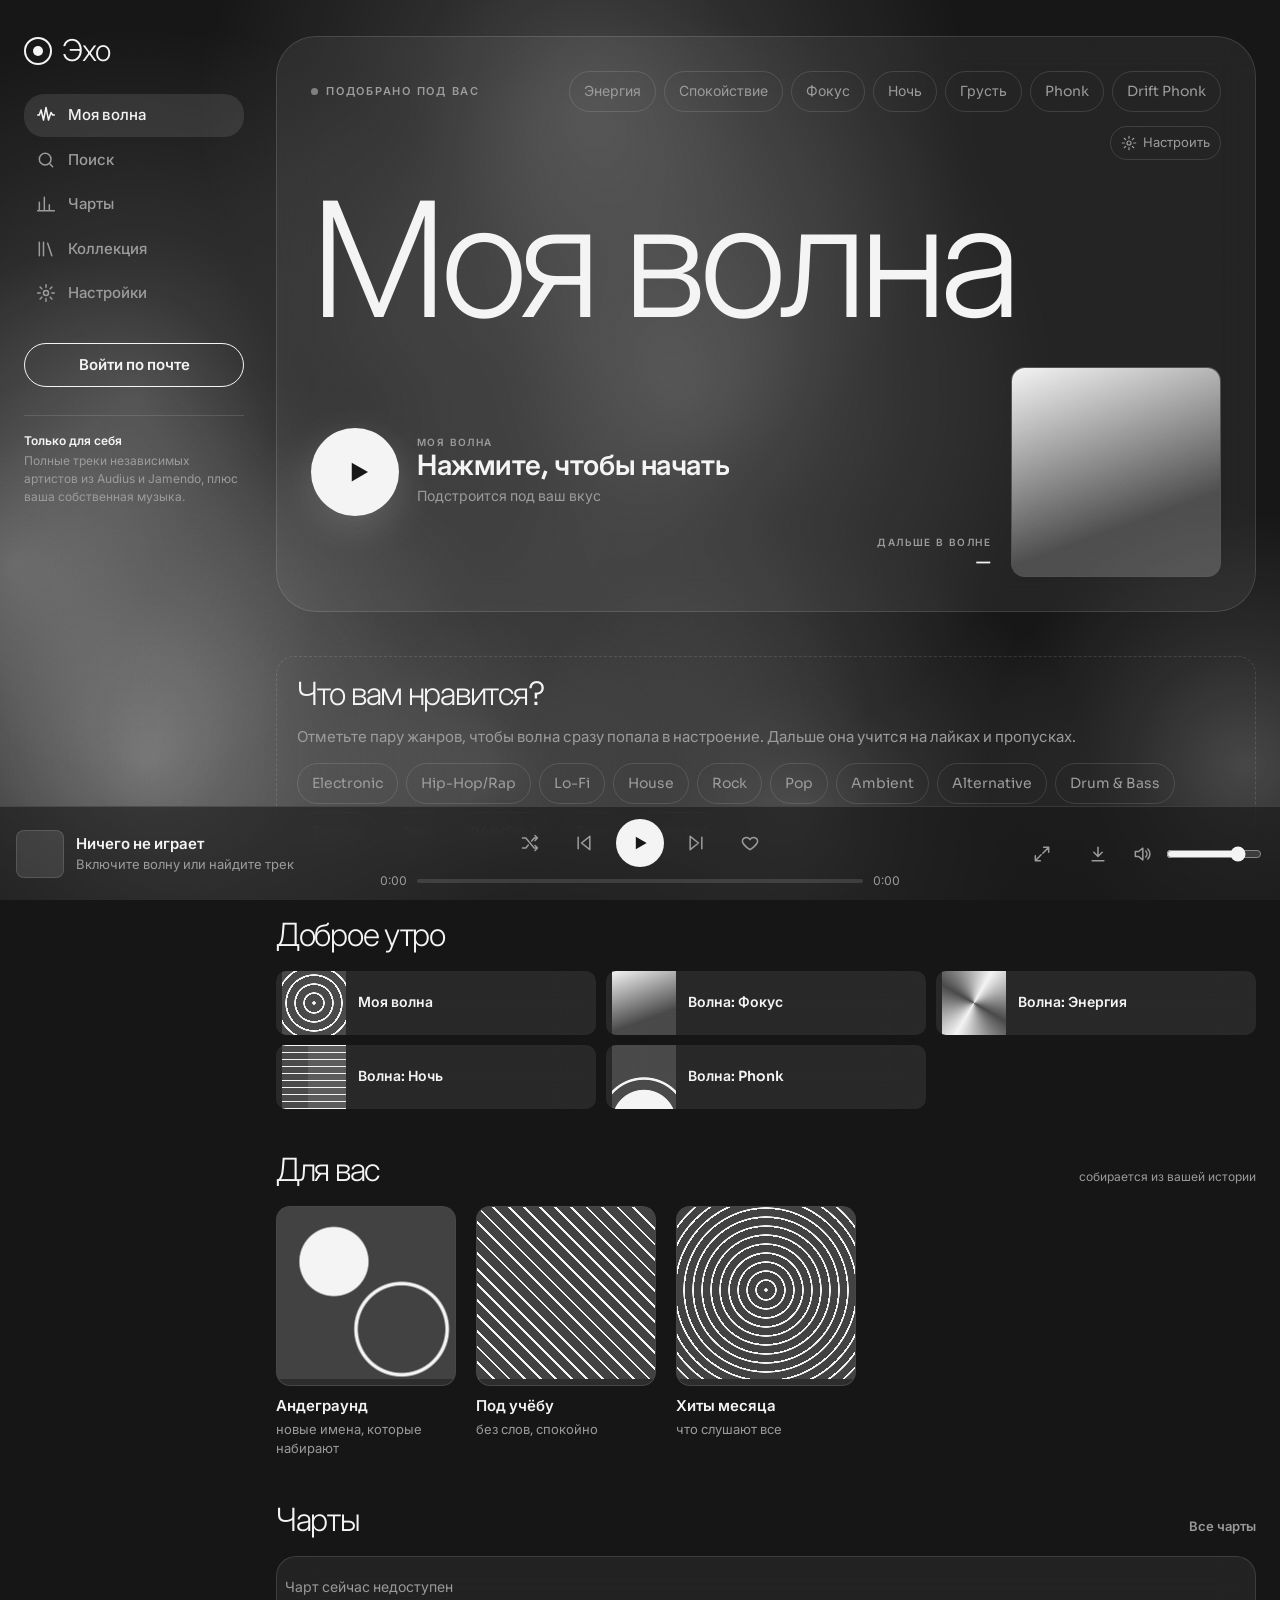
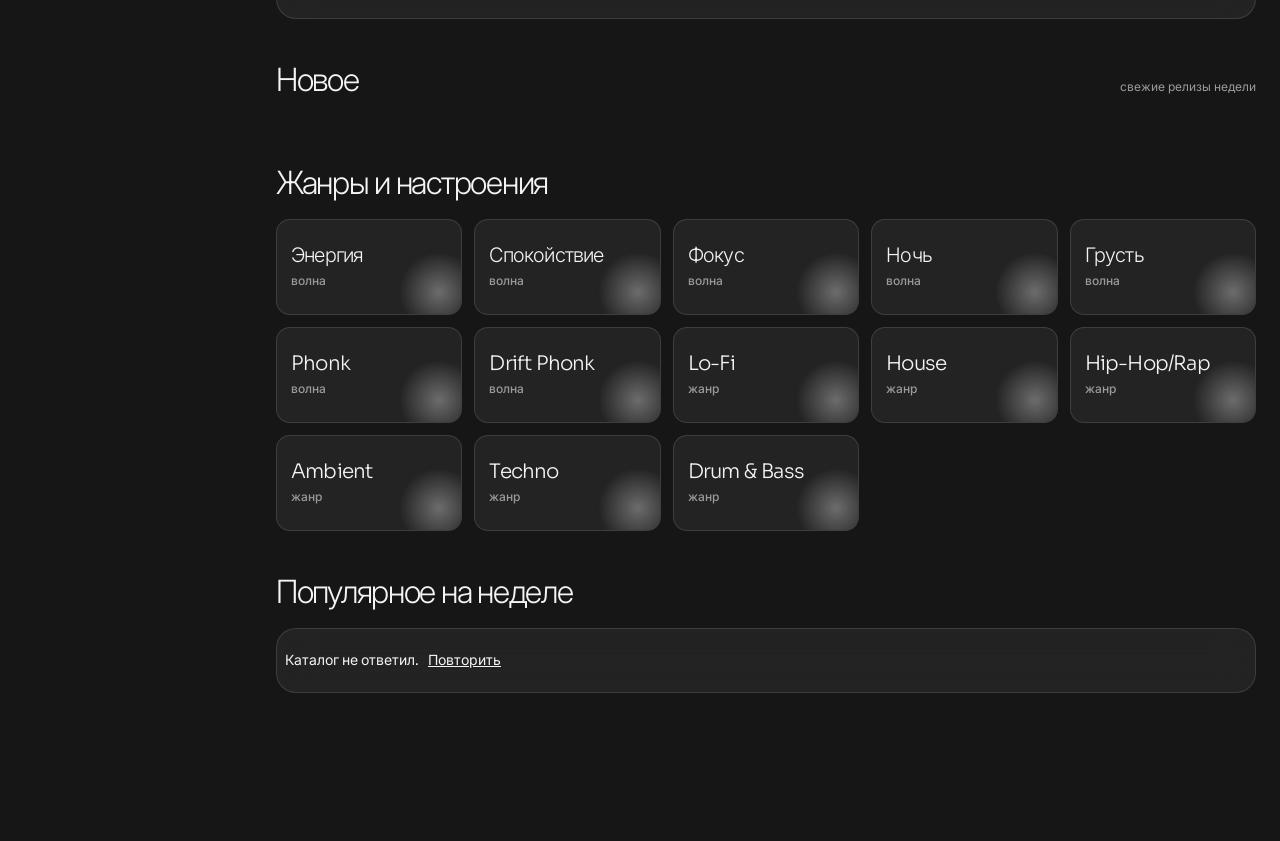
==== commit c8073e66: "Сайт: вёрстка под телефон (шапка без выхода за экран) и горизонтальная ориентация полноэкранного пле" ====
--- a/public/index.html
+++ b/public/index.html
@@ -8,7 +8,7 @@
 <link rel="preconnect" href="https://fonts.googleapis.com">
 <link rel="preconnect" href="https://fonts.gstatic.com" crossorigin>
 <link rel="stylesheet" href="https://fonts.googleapis.com/css2?family=Inter:wght@400;500;600;800;900&family=Space+Grotesk:wght@500;700&family=Instrument+Serif:ital@0;1&family=Archivo+Black&family=Manrope:wght@400;600;800&family=Unbounded:wght@500;800&family=DM+Serif+Display:ital@0;1&family=Sora:wght@300;400;600&display=swap">
-<link rel="stylesheet" href="styles.css?v=31">
+<link rel="stylesheet" href="styles.css?v=32">
 <script>try{const v=localStorage.getItem("echo.theme");if(v)document.documentElement.dataset.v=v}catch(e){}</script>
 </head>
 <body>
--- a/public/styles.css
+++ b/public/styles.css
@@ -575,3 +575,26 @@
 .addpl{display:grid;place-items:center;width:36px;height:36px;border-radius:50%;color:var(--muted);font-size:22px;line-height:1}
 .addpl:hover{color:var(--fg)}
 .srcbadge{font:600 10px/1 var(--font-u);letter-spacing:.06em;margin-left:6px;padding:3px 5px;border-radius:4px;background:var(--card-2);color:var(--muted)}
+
+/* Phones (portrait): logo and login on one row, sections as a full-width row below; nothing runs off the screen */
+@media (max-width:600px){
+  .side{flex-wrap:wrap;overflow:visible;gap:12px}
+  .logo{order:0}
+  .acct{order:1;margin-left:auto;flex-direction:row;align-items:center}
+  .acct .btn{padding:8px 14px;font-size:13px;white-space:nowrap}
+  #acctIn{display:flex;gap:8px;align-items:center;font-size:12px}
+  #acctIn[hidden]{display:none}
+  #acctEmail{max-width:120px;overflow:hidden;text-overflow:ellipsis;white-space:nowrap}
+  .nav{order:2;width:100%;justify-content:space-between;overflow-x:auto;scrollbar-width:none}
+  .wave-top .wc-btn{margin-left:0}
+  .wave h1{font-size:clamp(52px,17vw,90px)}
+  .wcfg{padding:16px;gap:18px}
+}
+/* Phones turned sideways: the full-screen player goes back to two columns so the cover and lyrics both fit */
+@media (orientation:landscape) and (max-height:540px){
+  .fs-main{grid-template-columns:minmax(0,38vh) minmax(0,1fr);grid-template-rows:none;overflow:hidden;align-items:center}
+  .fs-cover{max-width:min(62vh,320px)}
+  .fs-right{min-height:0;height:70vh}
+  .wave h1{font-size:clamp(48px,11vh,90px)}
+  .shell{padding-top:8px}
+}
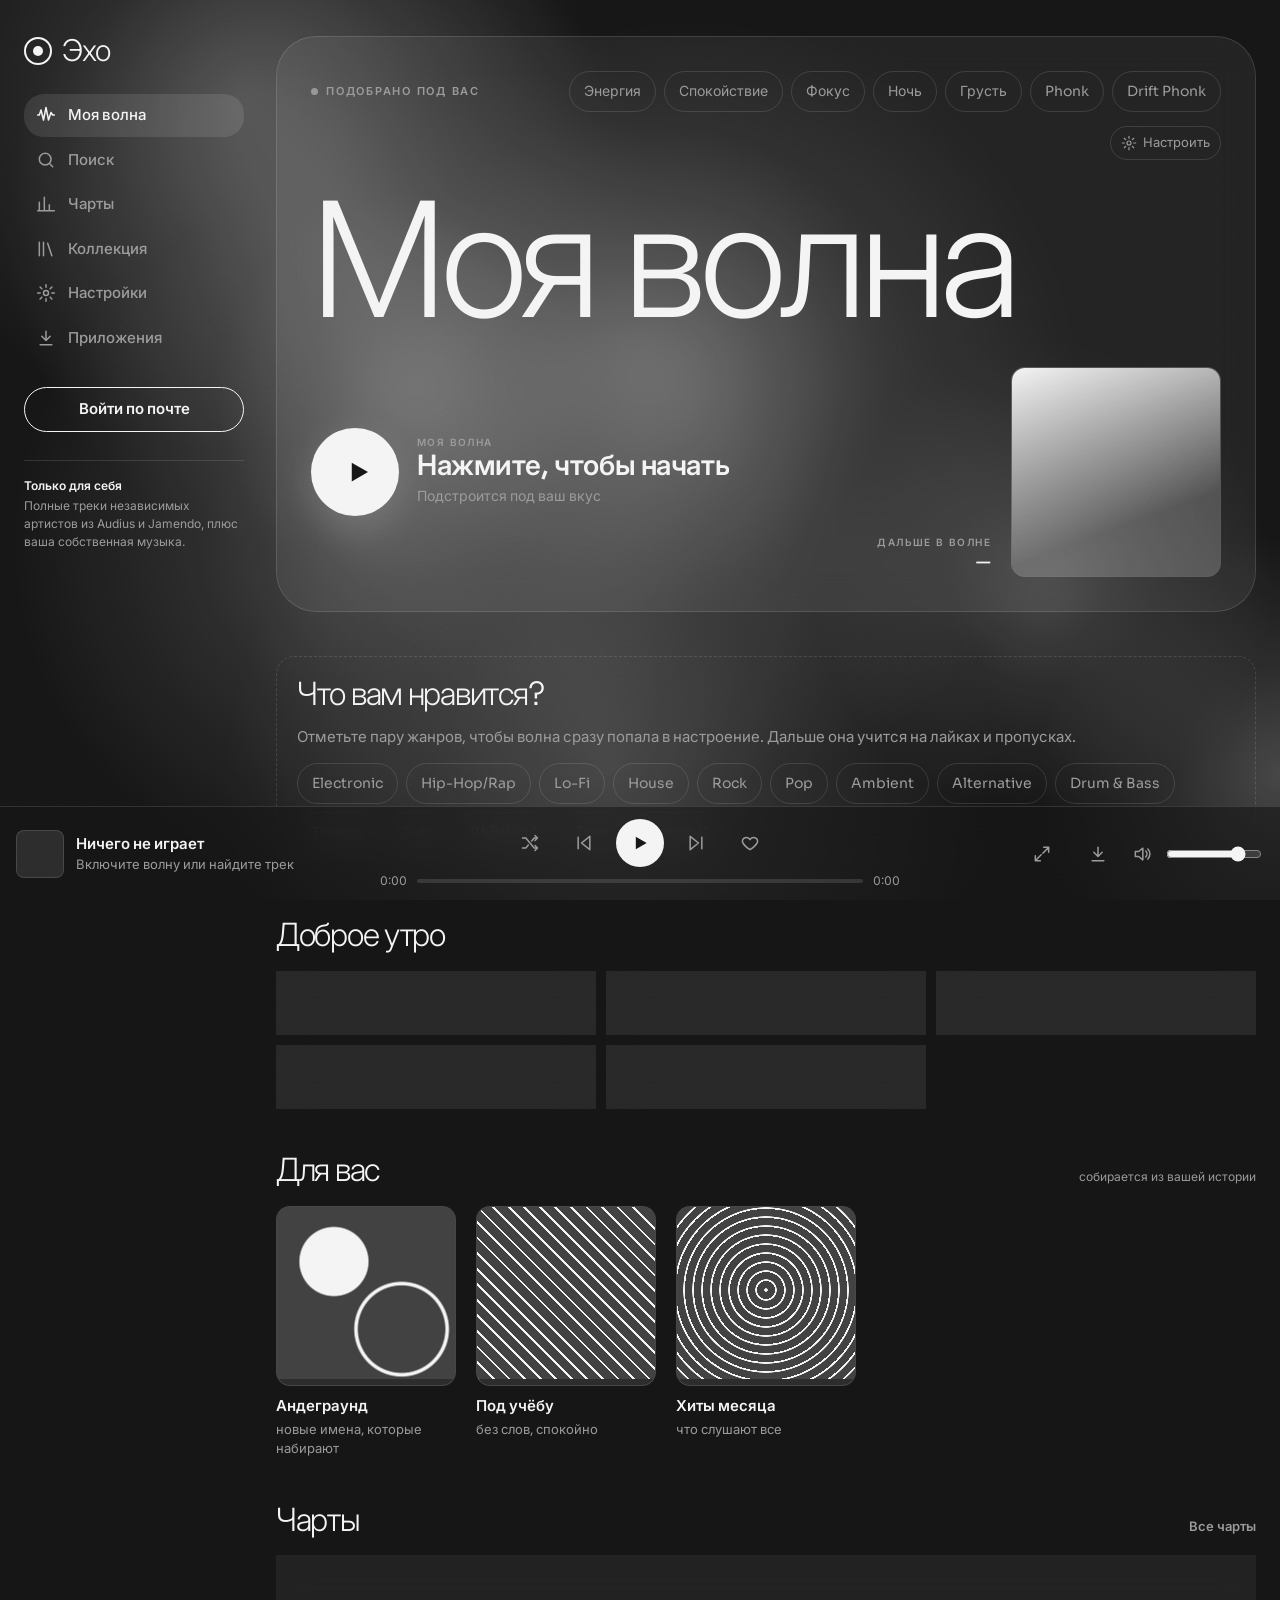
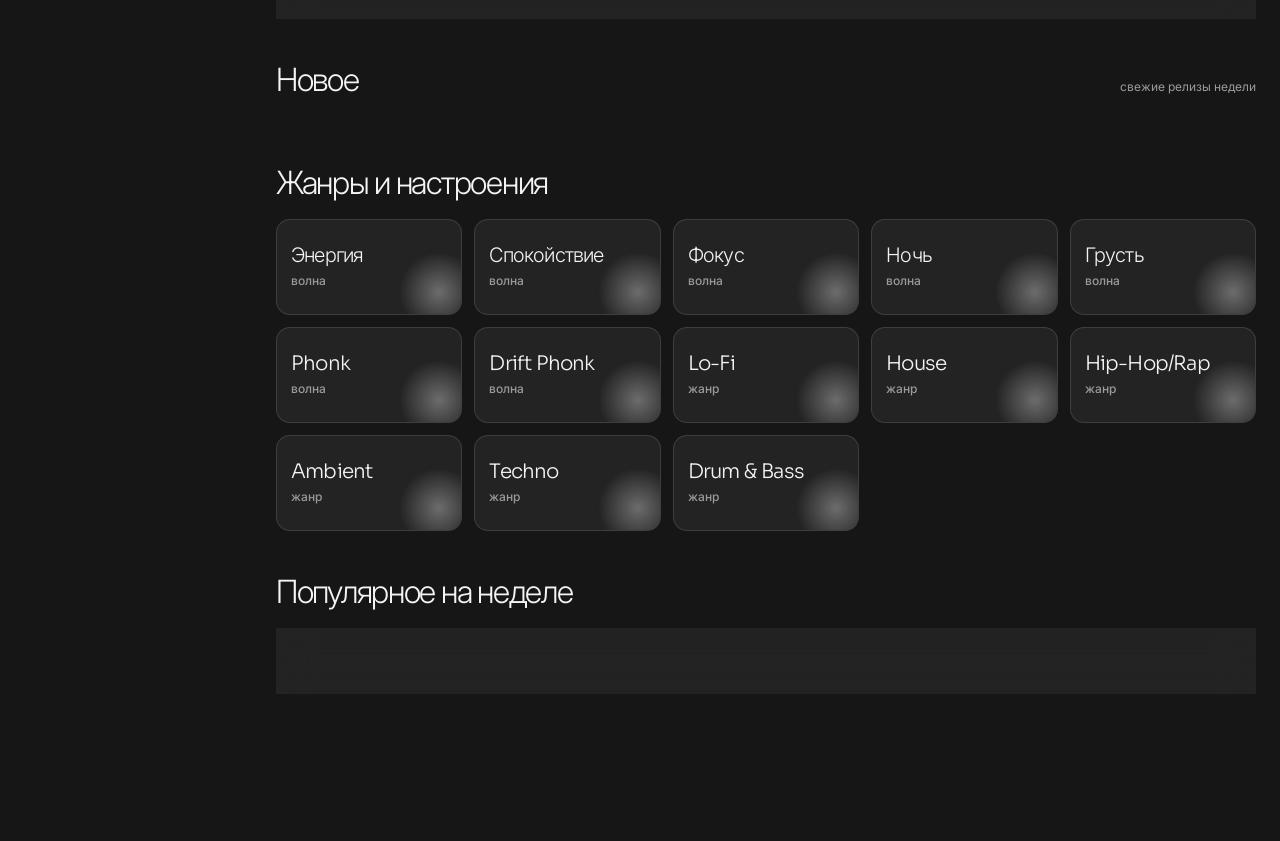
==== commit 4813bc8f: "Приложения с сайта: страница /apps с инструкциями, раздача файлов с music.maxsim.space, автообновлен" ====
--- a/public/index.html
+++ b/public/index.html
@@ -48,6 +48,7 @@
       <a href="#library" data-view="library"><svg class="i"><use href="#i-lib"/></svg><span>Коллекция</span></a>
       <a href="#upload" data-view="upload" id="navUpload" hidden><svg class="i"><use href="#i-up"/></svg><span>Загрузка</span></a>
       <a href="#prefs" data-view="prefs"><svg class="i"><use href="#i-gear"/></svg><span>Настройки</span></a>
+      <a href="/apps"><svg class="i"><use href="#i-dl"/></svg><span>Приложения</span></a>
     </nav>
     <div class="acct" id="acct">
       <a href="#login" class="btn" id="loginLink">Войти по почте</a>
